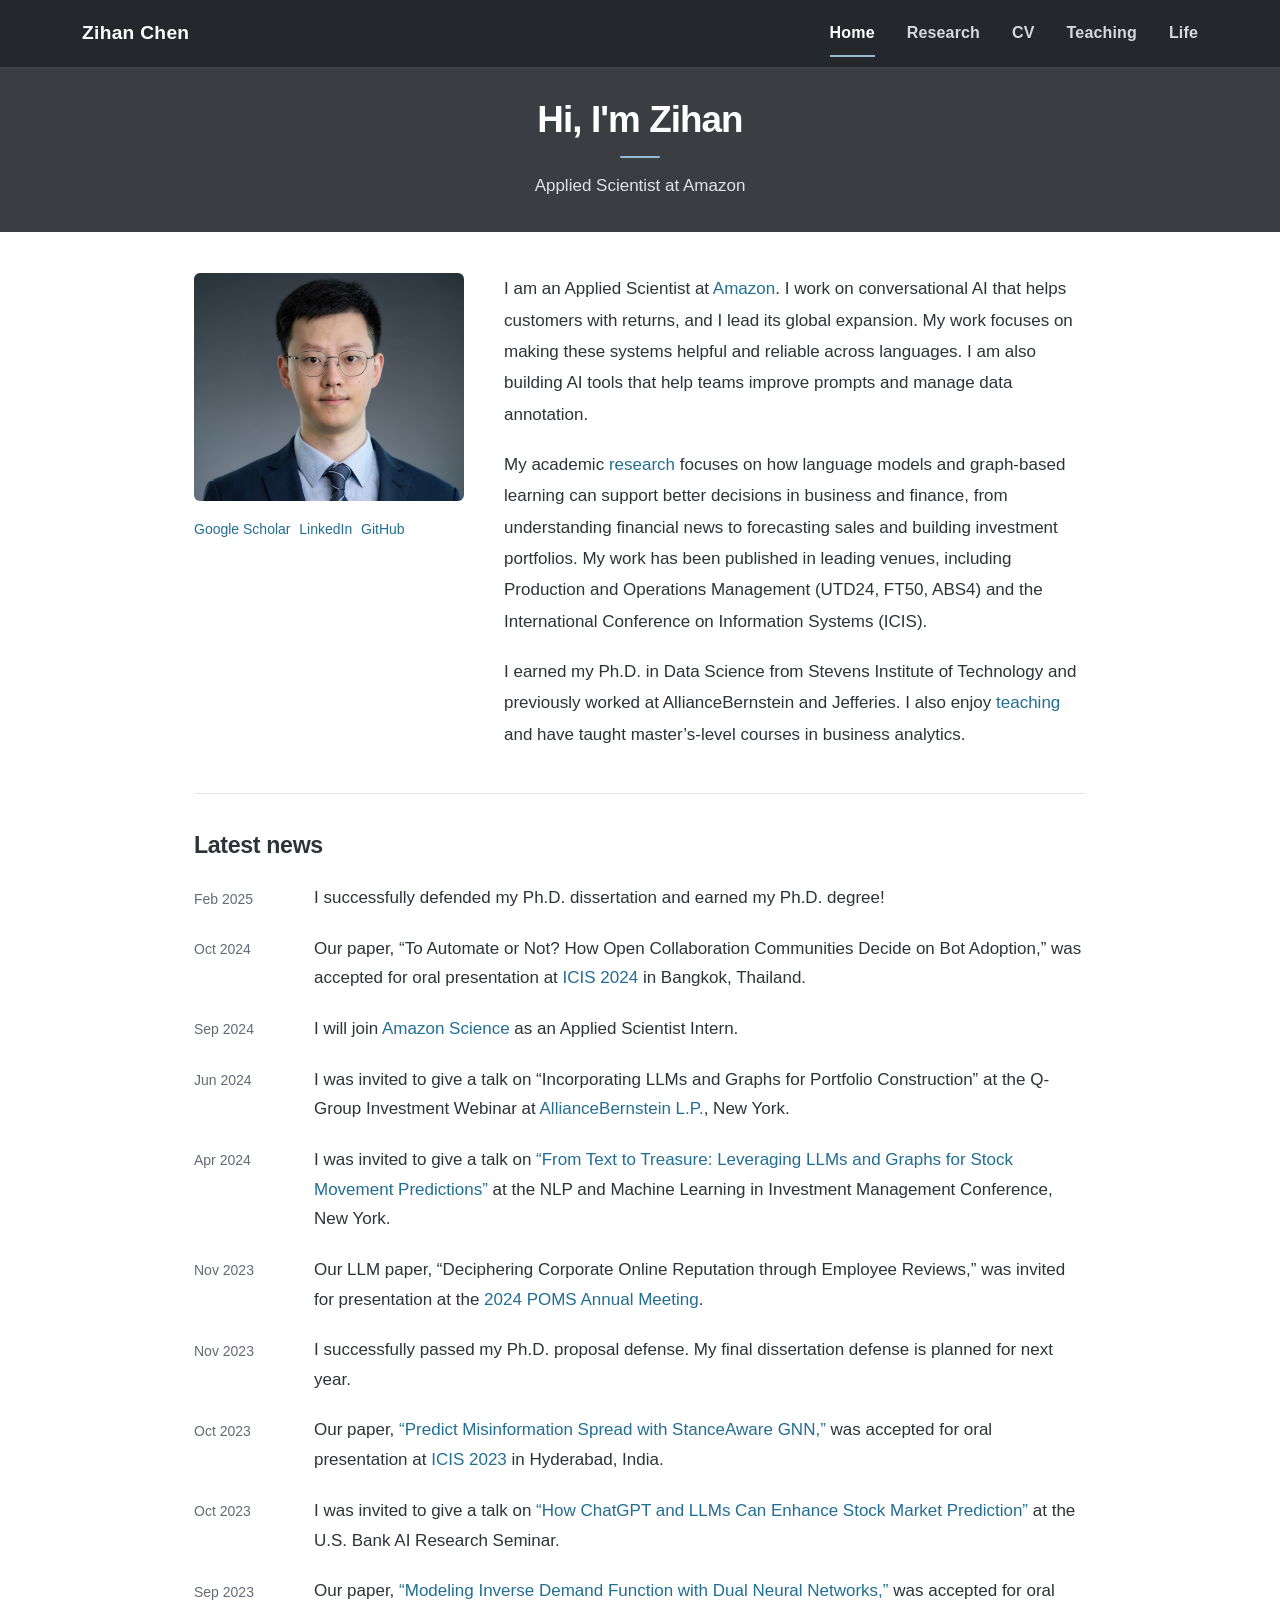
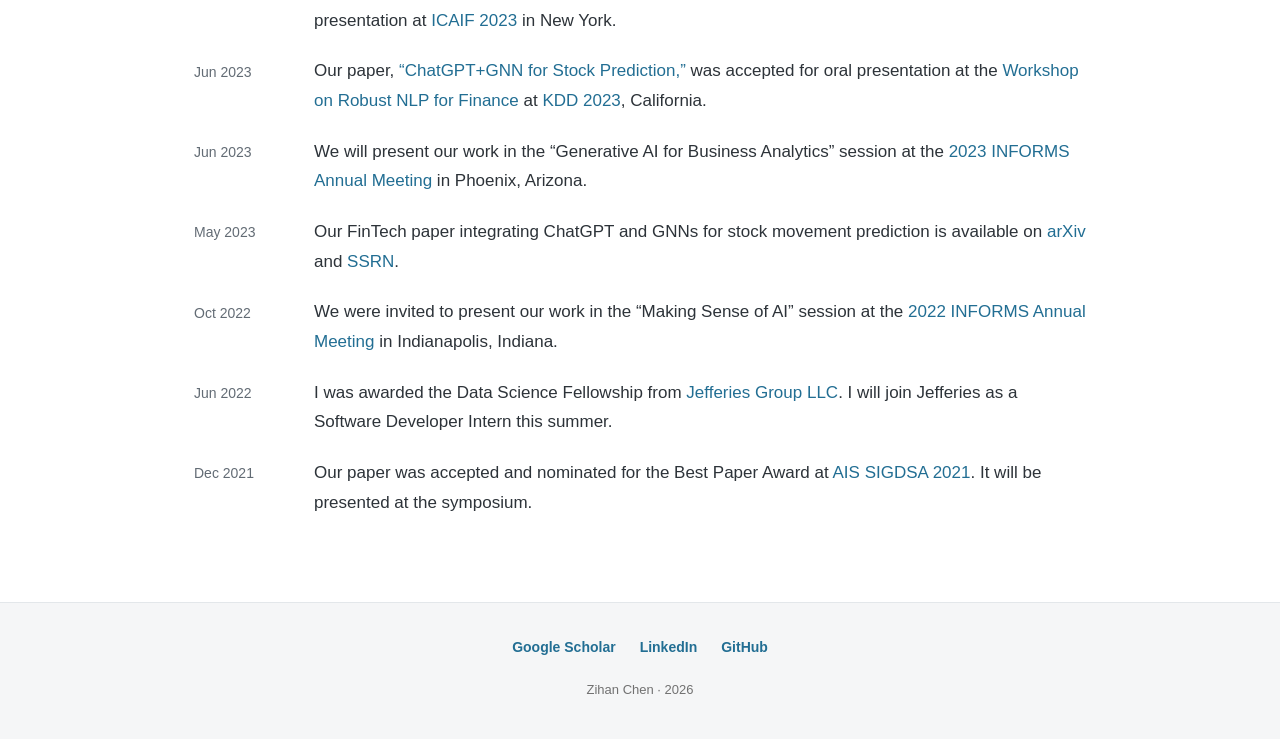
==== index.html @ 54c8b9c7 "Add personal website with approved content and latest CV" ====
<!doctype html>
<html lang="en"><head><meta charset="utf-8"><meta name="viewport" content="width=device-width, initial-scale=1">
<title>Hi, I&#x27;m Zihan | Zihan Chen</title><meta name="description" content="Applied Scientist at Amazon">
<link rel="stylesheet" href="assets/site.css"><script defer src="assets/site.js"></script></head>
<body><a class="skip" href="#main">Skip to content</a>
<nav class="nav" aria-label="Main navigation"><div class="nav-inner"><a class="brand" href="index.html">Zihan Chen</a>
<button class="menu-toggle" type="button" aria-expanded="false" aria-controls="navigation">Menu <span aria-hidden="true">☰</span></button>
<ul class="nav-links" id="navigation"><li><a href="index.html" aria-current="page">Home</a></li><li><a href="research.html">Research</a></li><li><a href="cv.html">CV</a></li><li><a href="teaching.html">Teaching</a></li><li><a href="life.html">Life</a></li></ul></div></nav>
<header class="page-header"><h1>Hi, I&#x27;m Zihan</h1><hr class="heading-rule"><p class="subtitle">Applied Scientist at Amazon</p></header>
<main id="main" class="container page-content" tabindex="-1"><section class="bio" aria-label="About Zihan"><div><img class="portrait" src="assets/portrait-v2.jpg" alt="Zihan Chen" width="2048" height="1725"><div class="profile-links"><a href="https://scholar.google.com/citations?user=8UTvpjwAAAAJ&amp;hl=en">Google Scholar</a><a href="https://www.linkedin.com/in/zihan-nick-chen/">LinkedIn</a><a href="https://github.com/ZihanChen1995">GitHub</a></div></div><div><p>I am an Applied Scientist at <a href="https://www.amazon.science/">Amazon</a>. I work on conversational AI that helps customers with returns, and I lead its global expansion. My work focuses on making these systems helpful and reliable across languages. I am also building AI tools that help teams improve prompts and manage data annotation.</p>
<p>My academic <a href="research.html">research</a> focuses on how language models and graph-based learning can support better decisions in business and finance, from understanding financial news to forecasting sales and building investment portfolios. My work has been published in leading venues, including Production and Operations Management (UTD24, FT50, ABS4) and the International Conference on Information Systems (ICIS).</p>
<p>I earned my Ph.D. in Data Science from Stevens Institute of Technology and previously worked at AllianceBernstein and Jefferies. I also enjoy <a href="teaching.html">teaching</a> and have taught master’s-level courses in business analytics.</p>
</div></section>
<hr class="section-rule"><section aria-labelledby="news-title"><h2 id="news-title">Latest news</h2><ul class="news"><li><time datetime="2025-02">Feb 2025</time><p>I successfully defended my Ph.D. dissertation and earned my Ph.D. degree!</p></li><li><time datetime="2024-10">Oct 2024</time><p>Our paper, “To Automate or Not? How Open Collaboration Communities Decide on Bot Adoption,” was accepted for oral presentation at <a href="https://icis2024.aisconferences.org/">ICIS 2024</a> in Bangkok, Thailand.</p></li><li><time datetime="2024-09">Sep 2024</time><p>I will join <a href="https://www.amazon.science/">Amazon Science</a> as an Applied Scientist Intern.</p></li><li><time datetime="2024-06">Jun 2024</time><p>I was invited to give a talk on “Incorporating LLMs and Graphs for Portfolio Construction” at the Q-Group Investment Webinar at <a href="https://www.alliancebernstein.com/corporate/en/home.html">AllianceBernstein L.P.</a>, New York.</p></li><li><time datetime="2024-04">Apr 2024</time><p>I was invited to give a talk on <a href="https://drive.google.com/file/d/1M6MWvCd4Vv_Q51h64jBCVJiDxF_VnkLY/view">“From Text to Treasure: Leveraging LLMs and Graphs for Stock Movement Predictions”</a> at the NLP and Machine Learning in Investment Management Conference, New York.</p></li><li><time datetime="2023-11">Nov 2023</time><p>Our LLM paper, “Deciphering Corporate Online Reputation through Employee Reviews,” was invited for presentation at the <a href="https://pomsmeetings.org/conf-2024/">2024 POMS Annual Meeting</a>.</p></li><li><time datetime="2023-11">Nov 2023</time><p>I successfully passed my Ph.D. proposal defense. My final dissertation defense is planned for next year.</p></li><li><time datetime="2023-10">Oct 2023</time><p>Our paper, <a href="https://arxiv.org/abs/2310.02568">“Predict Misinformation Spread with StanceAware GNN,”</a> was accepted for oral presentation at <a href="https://icis2023.aisconferences.org/">ICIS 2023</a> in Hyderabad, India.</p></li><li><time datetime="2023-10">Oct 2023</time><p>I was invited to give a talk on <a href="https://drive.google.com/file/d/1uIQv7CwUyk_yu17SIji4YoYeXMIPOHfO/view?usp=sharing">“How ChatGPT and LLMs Can Enhance Stock Market Prediction”</a> at the U.S. Bank AI Research Seminar.</p></li><li><time datetime="2023-09">Sep 2023</time><p>Our paper, <a href="https://arxiv.org/abs/2307.14322">“Modeling Inverse Demand Function with Dual Neural Networks,”</a> was accepted for oral presentation at <a href="https://ai-finance.org/">ICAIF 2023</a> in New York.</p></li><li><time datetime="2023-06">Jun 2023</time><p>Our paper, <a href="https://arxiv.org/abs/2306.03763">“ChatGPT+GNN for Stock Prediction,”</a> was accepted for oral presentation at the <a href="https://robustfin.github.io/2023/schedule">Workshop on Robust NLP for Finance</a> at <a href="https://kdd.org/kdd2023/">KDD 2023</a>, California.</p></li><li><time datetime="2023-06">Jun 2023</time><p>We will present our work in the “Generative AI for Business Analytics” session at the <a href="https://meetings.informs.org/wordpress/phoenix2023/">2023 INFORMS Annual Meeting</a> in Phoenix, Arizona.</p></li><li><time datetime="2023-05">May 2023</time><p>Our FinTech paper integrating ChatGPT and GNNs for stock movement prediction is available on <a href="https://arxiv.org/abs/2306.03763">arXiv</a> and <a href="https://papers.ssrn.com/sol3/papers.cfm?abstract_id=4464002">SSRN</a>.</p></li><li><time datetime="2022-10">Oct 2022</time><p>We were invited to present our work in the “Making Sense of AI” session at the <a href="https://meetings.informs.org/wordpress/indianapolis2022/">2022 INFORMS Annual Meeting</a> in Indianapolis, Indiana.</p></li><li><time datetime="2022-06">Jun 2022</time><p>I was awarded the Data Science Fellowship from <a href="https://www.jefferies.com/">Jefferies Group LLC</a>. I will join Jefferies as a Software Developer Intern this summer.</p></li><li><time datetime="2021-12">Dec 2021</time><p>Our paper was accepted and nominated for the Best Paper Award at <a href="https://communities.aisnet.org/sigdsa/home">AIS SIGDSA 2021</a>. It will be presented at the symposium.</p></li></ul></section></main>
<footer><ul class="footer-links"><li><a href="https://scholar.google.com/citations?user=8UTvpjwAAAAJ&amp;hl=en">Google Scholar</a></li><li><a href="https://www.linkedin.com/in/zihan-nick-chen/">LinkedIn</a></li><li><a href="https://github.com/ZihanChen1995">GitHub</a></li></ul><p>Zihan Chen · 2026</p></footer></body></html>
---- assets/site.css ----
:root{color-scheme:light;--ink:#404040;--muted:#626262;--link:#007e9c;--line:#e4e4e4;--surface:#f5f5f5;--sans:'Open Sans',Arial,sans-serif;--serif:Lora,Georgia,serif}
*{box-sizing:border-box}html{scroll-behavior:smooth;scroll-padding-top:5rem}body{margin:0;color:var(--ink);background:white;font:1.125rem/1.65 var(--serif);overflow-wrap:break-word}a{color:var(--link);text-decoration:none}a:hover{text-decoration:underline;color:#005e75}a:focus-visible,button:focus-visible,summary:focus-visible{outline:3px solid #007e9c;outline-offset:4px}img{max-width:100%;height:auto}h1,h2,h3,.nav,.subtitle,.meta,footer,.button{font-family:var(--sans)}h1,h2,h3{line-height:1.25}h2{font-size:1.6rem;margin:2.3rem 0 1.1rem}h3{font-size:1.125rem;margin:0 0 .6rem}p{margin:0 0 1.2rem}.skip{position:absolute;top:-5rem;left:1rem;padding:.5rem 1rem;background:white;z-index:10}.skip:focus{top:.5rem}.nav{background:var(--surface);border-bottom:1px solid var(--line);font-size:.875rem}.nav-inner{min-height:62px;max-width:1400px;margin:auto;display:flex;align-items:center;justify-content:space-between;padding:0 2rem;gap:1.5rem}.brand{font-size:1.125rem;font-weight:800;color:var(--ink);white-space:nowrap}.nav-links{display:flex;gap:1.9rem;align-items:center;margin:0;padding:0;list-style:none}.nav-links a{display:block;padding:1.2rem 0;color:var(--ink);font-size:.8rem;font-weight:800;text-transform:uppercase;letter-spacing:.06em}.nav-links a[aria-current=page]{color:var(--link)}.menu-toggle{display:none;align-items:center;gap:.5rem;background:transparent;border:1px solid #bdbdbd;border-radius:4px;padding:.5rem .7rem;font:700 .875rem var(--sans);color:var(--ink);cursor:pointer}.page-header{text-align:center;padding:4.25rem 1.5rem 2.65rem}.page-header h1{font-size:2.25rem;font-weight:800;margin:0}.heading-rule{border:0;background:#808080;border-radius:2px;width:100px;height:4px;margin:1rem auto}.subtitle{font-size:1.4rem;font-weight:300;margin:0;color:#555}.container{max-width:820px;padding:0 24px;margin:0 auto}.bio{display:grid;grid-template-columns:230px 1fr;gap:1.5rem;align-items:start}.portrait{width:230px;border-radius:8px;display:block}.bio p:last-child{margin-bottom:0}.profile-links{display:flex;flex-wrap:wrap;gap:.45rem 1rem;font:600 .875rem/1.7 var(--sans);padding-top:1.1rem}.section-rule{border:0;border-top:2px solid #888;margin:2rem 0}.news{list-style:none;margin:0;padding:0}.news li{display:grid;grid-template-columns:100px 1fr;gap:1rem;margin-bottom:1.2rem}.news time{padding-top:.15rem;font:600 .875rem/1.6 var(--sans);color:var(--muted)}.news p{margin:0}.archive{margin-top:1rem}.archive summary{font:600 .9375rem var(--sans);color:var(--link);cursor:pointer;padding:.75rem 0}.archive[open] summary{margin-bottom:1rem}.publication,.course,.experience{padding:0 0 1.7rem;margin:0 0 1.7rem;border-bottom:1px solid var(--line)}.publication h3{font-size:1.18rem;line-height:1.45}.publication p{margin:.25rem 0}.meta{color:var(--muted);font-size:.9rem;line-height:1.6}.paper-links{display:flex;gap:1rem;font:600 .875rem var(--sans);margin-top:.65rem}.intro{margin-bottom:2rem}.course ul{padding-left:1.5rem}.table-wrap{overflow-x:auto}table{width:100%;border-collapse:collapse;margin:1.25rem 0;font-size:1rem}th{text-align:left;font-family:var(--sans);font-size:.875rem}th,td{padding:.8rem .6rem;border-bottom:1px solid var(--line);vertical-align:top}td a{display:inline-block;margin-right:.8rem}.books{list-style:none;padding:0;margin:0}.books li{padding:1rem 0;border-bottom:1px solid var(--line)}.book-title{font-weight:700;display:block}.book-author{font-size:1rem;color:var(--muted)}blockquote{margin:0 0 2rem;padding-left:1.2rem;border-left:3px solid #888;font-style:italic}blockquote cite{display:block;font-style:normal;font-size:1rem;margin-top:.6rem}.button{display:inline-block;border:1px solid var(--link);border-radius:4px;padding:.6rem 1rem;font-size:.9375rem;font-weight:600}.page-content{padding-bottom:1rem;min-height:260px}footer{margin-top:3.5rem;padding:2.5rem 1.5rem;background:var(--surface);border-top:1px solid var(--line);text-align:center;font-size:.9rem;color:var(--muted)}.footer-links{display:flex;justify-content:center;flex-wrap:wrap;gap:.7rem 1.5rem;margin:0 0 1.1rem;padding:0;list-style:none}.footer-links a{font-weight:700;color:var(--ink)}footer p{margin:.35rem 0}footer .credit{font: .875rem var(--serif)}.cv-note{margin:1.5rem 0}.small-note{font-size:.9375rem;color:var(--muted)}
@media(max-width:700px){.nav-inner{flex-wrap:wrap;padding:.7rem 1.2rem;gap:0;min-height:62px}.menu-toggle{display:flex}.nav-links{width:100%;flex-direction:column;align-items:stretch;gap:0;padding-top:.5rem}.nav-links li a{padding:.7rem 0}.js .nav-links{display:none}.js .nav-links.is-open{display:flex}.page-header{padding:2.5rem 1.25rem 2rem}.page-header h1{font-size:2rem}.subtitle{font-size:1.15rem}.container{padding:0 22px}.bio{grid-template-columns:1fr;gap:1.5rem}.portrait{width:220px;margin:0 auto}.profile-links{justify-content:center}.news li{grid-template-columns:1fr;gap:.25rem;margin-bottom:1.4rem}body{font-size:1.0625rem}.news time{font-size:.875rem}h2{font-size:1.45rem}footer{margin-top:2.5rem;padding:2rem 1.25rem}th,td{padding:.7rem .35rem}.page-content{min-height:220px}}
.portrait-placeholder{width:230px;height:300px;border-radius:8px;border:1px solid #e0e3e5;background:#f0f2f3;display:flex;flex-direction:column;align-items:center;justify-content:center;gap:1rem;color:#65717b;font: .875rem var(--sans);margin:0 auto}.portrait-initials{font:300 3.5rem var(--sans);letter-spacing:.03em;color:#6b7780}
@media(prefers-reduced-motion:reduce){html{scroll-behavior:auto}}
@media print{.nav,.skip,footer,.menu-toggle{display:none}.page-header{padding:1rem}.container{max-width:none}.archive .news{display:block}a{color:inherit}.publication,.course,.experience{break-inside:avoid}}

/* Charcoal and blue palette from Zihan's original website. */
:root{--ink:#303030;--muted:#62666a;--link:#226e93;--surface:#f3f3f3;--sans:-apple-system,BlinkMacSystemFont,"Segoe UI",Arial,sans-serif;--serif:Georgia,serif}
body{font:1.0625rem/1.8 var(--sans);color:var(--ink)}
a:hover{color:#164c67}
.nav{background:#212121;border-bottom:1px solid #414141}
.nav-inner{max-width:1180px;min-height:70px}
.brand{color:#fff;font-size:1.2rem;font-weight:650;letter-spacing:.015em}
.brand:hover{color:#fff;text-decoration:none}
.nav-links{gap:2rem}
.nav-links a{color:#cfcfcf;font-size:.875rem;font-weight:550;letter-spacing:.01em;text-transform:none;padding:1.35rem 0;position:relative}
.nav-links a:hover,.nav-links a[aria-current=page]{color:#fff;text-decoration:none}
.nav-links a[aria-current=page]::after{content:"";position:absolute;bottom:.8rem;left:0;right:0;height:2px;background:#8bb6cb}
.page-header{background:#303030;color:#fff;padding:2.8rem 1.5rem 2.7rem;margin-bottom:3rem}
.page-header h1{font-size:2.5rem;font-weight:650;letter-spacing:-.025em}
.heading-rule{width:48px;height:2px;background:#8bb6cb;margin:1rem auto}
.subtitle{color:#ddd;font-size:1.1rem;font-weight:400;letter-spacing:.015em}
.container{max-width:940px}
.bio{grid-template-columns:230px 1fr;gap:2.6rem}
.bio p{margin-bottom:1.15rem}
.profile-links{font-size:.875rem;font-weight:500;gap:.35rem .55rem}
.portrait-placeholder{border-color:#d9dde0;background:#eceeef;color:#65717b}
.portrait-initials{color:#69767d}
.section-rule{border-top:1px solid #d4d7d9;margin:2.8rem 0 2rem}
h2{font-size:1.45rem;font-weight:650;letter-spacing:-.015em;margin:2.25rem 0 1.25rem}
.page-content>h2:first-child{margin-top:0}
h3{font-weight:600}
.news li{grid-template-columns:96px 1fr;gap:1.5rem;margin-bottom:1.3rem}
.news time{color:#6a6a6a;font-weight:500;padding-top:.28rem;white-space:nowrap}
.news p{line-height:1.75}
.research-list{padding-left:1.4rem;margin:0 0 2rem}
.research-list .publication{padding:0 0 1.1rem .35rem;margin:0 0 1.1rem;border-bottom:1px solid #e8e8e8}
.research-list .publication:last-child{border-bottom:0}
.research-list li::marker{color:#226e93;font-size:1rem}
.research-list h3{font-size:1.0625rem;line-height:1.6;margin:0 0 .3rem}
.research-list .publication p{font-size:.9375rem;line-height:1.65}
.paper-links{font-size:.875rem;font-weight:550}
footer{background:#f2f2f2;border-top:1px solid #ddd;padding:2rem 1.5rem;margin-top:3.5rem}
.footer-links{gap:1.5rem;font-size:.875rem}
.footer-links a{font-weight:550;color:#4a4a4a}
footer p{font-size:.8125rem;color:#717171}
.menu-toggle{border-color:#777;color:#eee}
.cv-container{max-width:1140px}
.cv-layout{display:grid;grid-template-columns:180px minmax(0,1fr);gap:2.5rem;align-items:start}
.cv-sidebar{position:sticky;top:1.5rem;padding:1.25rem 0}
.cv-sidebar-name{font-weight:650;font-size:1rem;margin:0 0 1rem}
.cv-sidebar nav{display:flex;flex-direction:column;gap:.4rem;border-left:1px solid #d2d5d8}
.cv-sidebar a{font-size:.875rem;padding:.45rem 1rem;color:#606468;line-height:1.5}
.cv-sidebar a[aria-current=page]{color:#226e93;background:#f3f5f6;font-weight:650}
.cv-sidebar a:hover{color:#226e93;background:#f3f5f6;text-decoration:none}
.cv-document-placeholder{background:#e5e7e9;border:1px solid #d2d5d8;border-radius:4px;padding:2rem;min-height:460px;display:flex;justify-content:center}
.cv-paper{background:white;box-shadow:0 2px 7px #00000012;max-width:500px;width:100%;padding:3.5rem 2.5rem;text-align:left}
.cv-paper-label{font-size:.75rem;letter-spacing:.14em;color:#62666a}
.cv-paper h2{font-size:1.75rem;margin:1rem 0 1.3rem}
.cv-paper-rule{height:1px;background:#d5d8da;margin:0 0 2.25rem}
.cv-paper p{color:#62666a;font-size:1rem}
.cv-paper .small-note{font-size:.875rem;color:#74777a}
.cv-actions{display:flex;gap:.75rem;margin-bottom:1rem}
.cv-pdf{width:100%;height:850px;border:1px solid #d2d5d8}
.cv-content h2[id]{scroll-margin-top:1.5rem}
.experience{padding-bottom:1rem;margin-bottom:1rem}
.experience p{margin:.3rem 0}
@media(max-width:700px){
 .nav-inner{padding:.7rem 1.2rem;min-height:64px}.nav-links{gap:0}.nav-links a{padding:.7rem 0}.nav-links a[aria-current=page]::after{display:none}
 .page-header{padding:2.2rem 1.25rem 2.1rem;margin-bottom:2rem}.page-header h1{font-size:2.1rem}.subtitle{font-size:1rem}
 .bio{grid-template-columns:1fr;gap:1.6rem}.news li{grid-template-columns:1fr;gap:.15rem}.news time{font-size:.875rem}.news p{line-height:1.75}
 .cv-layout{grid-template-columns:1fr;gap:1.3rem}.cv-sidebar{position:static;padding:0}.cv-sidebar-name{display:none}.cv-sidebar nav{flex-direction:row;flex-wrap:wrap;border-left:0;border-bottom:1px solid #ddd;padding-bottom:.7rem;gap:.25rem .8rem}.cv-sidebar a{padding:.35rem 0}
 .cv-document-placeholder{min-height:360px;padding:1.15rem}.cv-paper{padding:2.2rem 1.3rem}.cv-paper h2{font-size:1.6rem}.cv-pdf{height:70vh;min-height:450px}.research-list{padding-left:1.15rem}
}
@media print{.page-header{background:white;color:#212121}.subtitle{color:#444}.cv-sidebar{display:none}.cv-layout{display:block}.cv-document-placeholder{display:none}}

/* September 2026 refinement: softer banners and clearer reading hierarchy. */
:root{--ink:#2d3339;--muted:#626b74;--link:#226e93;--line:#e3e7ea;--surface:#f5f6f7}
body{background:#fff}
a:focus-visible,button:focus-visible,summary:focus-visible{outline-color:var(--link)}
.nav{background:#24272b;border-bottom-color:#42464b}
.nav-inner{min-height:66px}
.nav-links a{color:#d6d9dc;padding:1.2rem 0}
.nav-links a[aria-current=page]::after{bottom:.65rem;background:#94bbcf}
.page-header{background:#3a3e43;padding:1.8rem 1.5rem 1.9rem;margin-bottom:2.6rem}
.page-header h1{font-size:2.3rem;font-weight:600;letter-spacing:-.025em}
.heading-rule{background:#94bbcf;width:40px;margin:.8rem auto}
.subtitle{color:#e0e3e6;font-size:1.0625rem;letter-spacing:0}
h2{color:#2d3339;line-height:1.35;margin-bottom:1.35rem}
.bio{gap:2.8rem}
.bio p{line-height:1.85}
.section-rule{border-top-color:var(--line);margin:2.7rem 0 2rem}
.research-list{margin-bottom:2.6rem}
.research-list .publication{padding:0 0 1.4rem .35rem;margin-bottom:1.4rem;border-bottom-color:var(--line)}
.research-list h3{font-size:1.125rem;font-weight:650;line-height:1.55;margin-bottom:.5rem;color:#2d3339}
.research-list .publication p{font-size:1rem;line-height:1.7;color:#535c65;margin:.3rem 0}
.research-list .publication p strong{color:#37424b;font-weight:600}
.research-list .publication p.meta{font-size:.9375rem;color:var(--muted);line-height:1.8;margin-top:.45rem}
.research-list li::marker{color:var(--link)}
.news time{color:var(--muted)}
.portrait-placeholder{background:#f1f3f5;border-color:#dce1e5;color:#626d77}
.portrait-initials{color:#6b7883}
.button{border-radius:5px;padding:.6rem 1.05rem}
.cv-actions .button:first-child{background:var(--link);color:#fff}
.cv-actions .button:first-child:hover{background:#195976;border-color:#195976;text-decoration:none}
.cv-actions .button:last-child:hover{background:#eef4f7;text-decoration:none}
.cv-sidebar a[aria-current=page]{background:#edf3f6;color:var(--link)}
footer{background:var(--surface);border-top-color:var(--line);margin-top:3rem}
.footer-links a{color:var(--link)}
@media(max-width:700px){
 .nav-inner{min-height:62px}.nav-links a{padding:.7rem 0}
 .page-header{padding:1.6rem 1.25rem 1.7rem;margin-bottom:2rem}
 .page-header h1{font-size:2rem}.subtitle{font-size:1rem}
 .bio{gap:1.6rem}
 .research-list h3{font-size:1.0625rem;line-height:1.6}
 .research-list .publication{padding-bottom:1.2rem;margin-bottom:1.2rem}
}
@media print{.page-header{background:#fff;color:#212121}.subtitle{color:#444}.cv-actions{display:none}}

/* Personal photographs, with gentle display crops and original files preserved. */
.portrait{width:230px;height:auto;border-radius:6px}
.life-section{padding-bottom:2.8rem;margin-bottom:2.8rem;border-bottom:1px solid var(--line)}
.life-section:last-child{padding-bottom:0;margin-bottom:0;border-bottom:0}
.life-section h2{margin-top:0}
.life-section figure{margin:0;min-width:0}
.hobby-layout{display:grid;grid-template-columns:minmax(0,.8fr) minmax(0,1.2fr);align-items:center;gap:2.5rem}
.hobby-copy p{margin-bottom:0}
.running-photo{display:block;width:100%;height:auto;border-radius:6px}
.cat-gallery{display:grid;grid-template-columns:repeat(2,minmax(0,1fr));gap:1.5rem;margin-top:1.6rem}
.cat-gallery img{display:block;width:100%;height:auto;aspect-ratio:3/4;object-fit:cover;border-radius:6px}
.cat-gallery figcaption{font-size:.875rem;line-height:1.6;color:var(--muted);margin-top:.65rem}
.life-reading>h3{margin-top:1.8rem}
@media(max-width:700px){.portrait{width:220px}.hobby-layout{grid-template-columns:1fr;gap:1.4rem}.life-section{padding-bottom:2rem;margin-bottom:2rem}.cat-gallery{gap:1rem}}
@media(max-width:460px){.cat-gallery{grid-template-columns:1fr;gap:1.5rem}}

/* Balance the v2 portrait with the biography without cropping the image. */
.bio{grid-template-columns:270px minmax(0,1fr);gap:2.5rem}
.portrait{width:270px;height:auto}
@media(max-width:700px){.bio{grid-template-columns:1fr;gap:1.6rem}.portrait{width:260px;max-width:100%;margin:0 auto}}

/* Slightly larger navigation and an inline bibliography link. */
.nav-links a{font-size:1rem}
.scholar-heading{font-size:1rem;font-weight:500;white-space:nowrap}
@media(min-width:701px) and (max-width:850px){.nav-links{gap:1.4rem}.nav-inner{padding-inline:1.5rem}}
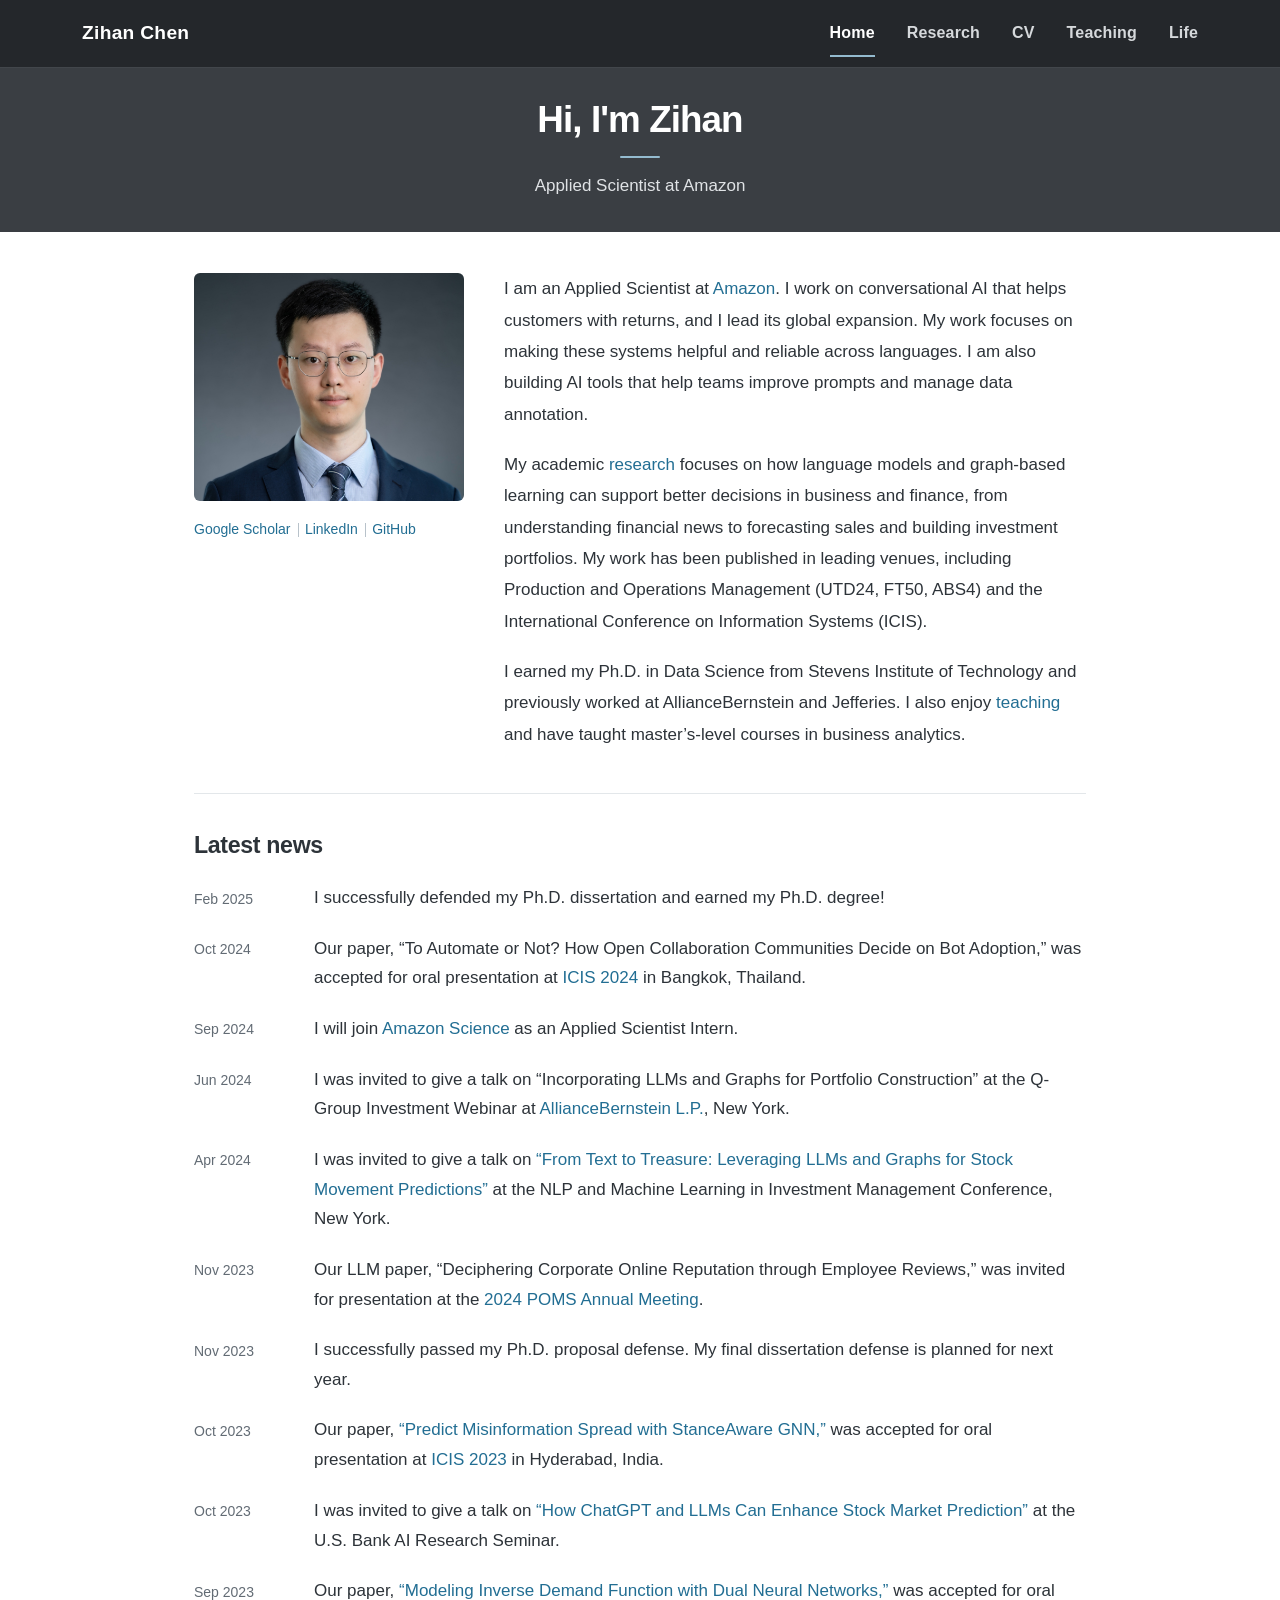
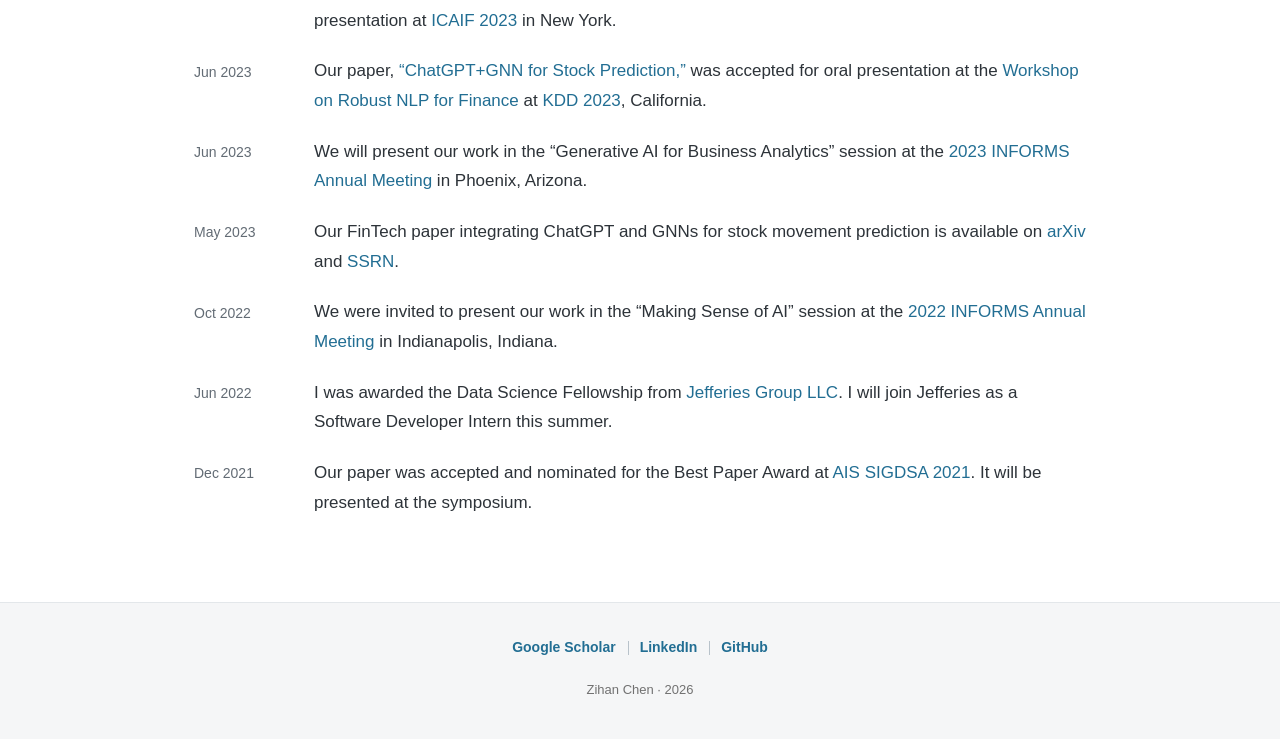
==== commit 8d5e5a72: "Refresh homepage stylesheet cache for social dividers" ====
--- a/index.html
+++ b/index.html
@@ -1,7 +1,7 @@
 <!doctype html>
 <html lang="en"><head><meta charset="utf-8"><meta name="viewport" content="width=device-width, initial-scale=1">
 <title>Hi, I&#x27;m Zihan | Zihan Chen</title><meta name="description" content="Applied Scientist at Amazon">
-<link rel="stylesheet" href="assets/site.css"><script defer src="assets/site.js"></script></head>
+<link rel="stylesheet" href="assets/site.css?v=social-dividers-2"><script defer src="assets/site.js"></script></head>
 <body><a class="skip" href="#main">Skip to content</a>
 <nav class="nav" aria-label="Main navigation"><div class="nav-inner"><a class="brand" href="index.html">Zihan Chen</a>
 <button class="menu-toggle" type="button" aria-expanded="false" aria-controls="navigation">Menu <span aria-hidden="true">☰</span></button>
--- a/assets/site.css
+++ b/assets/site.css
@@ -143,3 +143,12 @@
 .nav-links a{font-size:1rem}
 .scholar-heading{font-size:1rem;font-weight:500;white-space:nowrap}
 @media(min-width:701px) and (max-width:850px){.nav-links{gap:1.4rem}.nav-inner{padding-inline:1.5rem}}
+
+/* Subtle dividers between social profile links. */
+.profile-links > a + a,
+.footer-links > li + li{position:relative}
+.profile-links > a + a::before,
+.footer-links > li + li::before{content:"";position:absolute;top:50%;height:1em;border-left:1px solid #b8c2ca;transform:translateY(-50%);pointer-events:none}
+.profile-links{column-gap:.9rem}
+.profile-links > a + a::before{left:-.45rem}
+.footer-links > li + li::before{left:-.75rem}
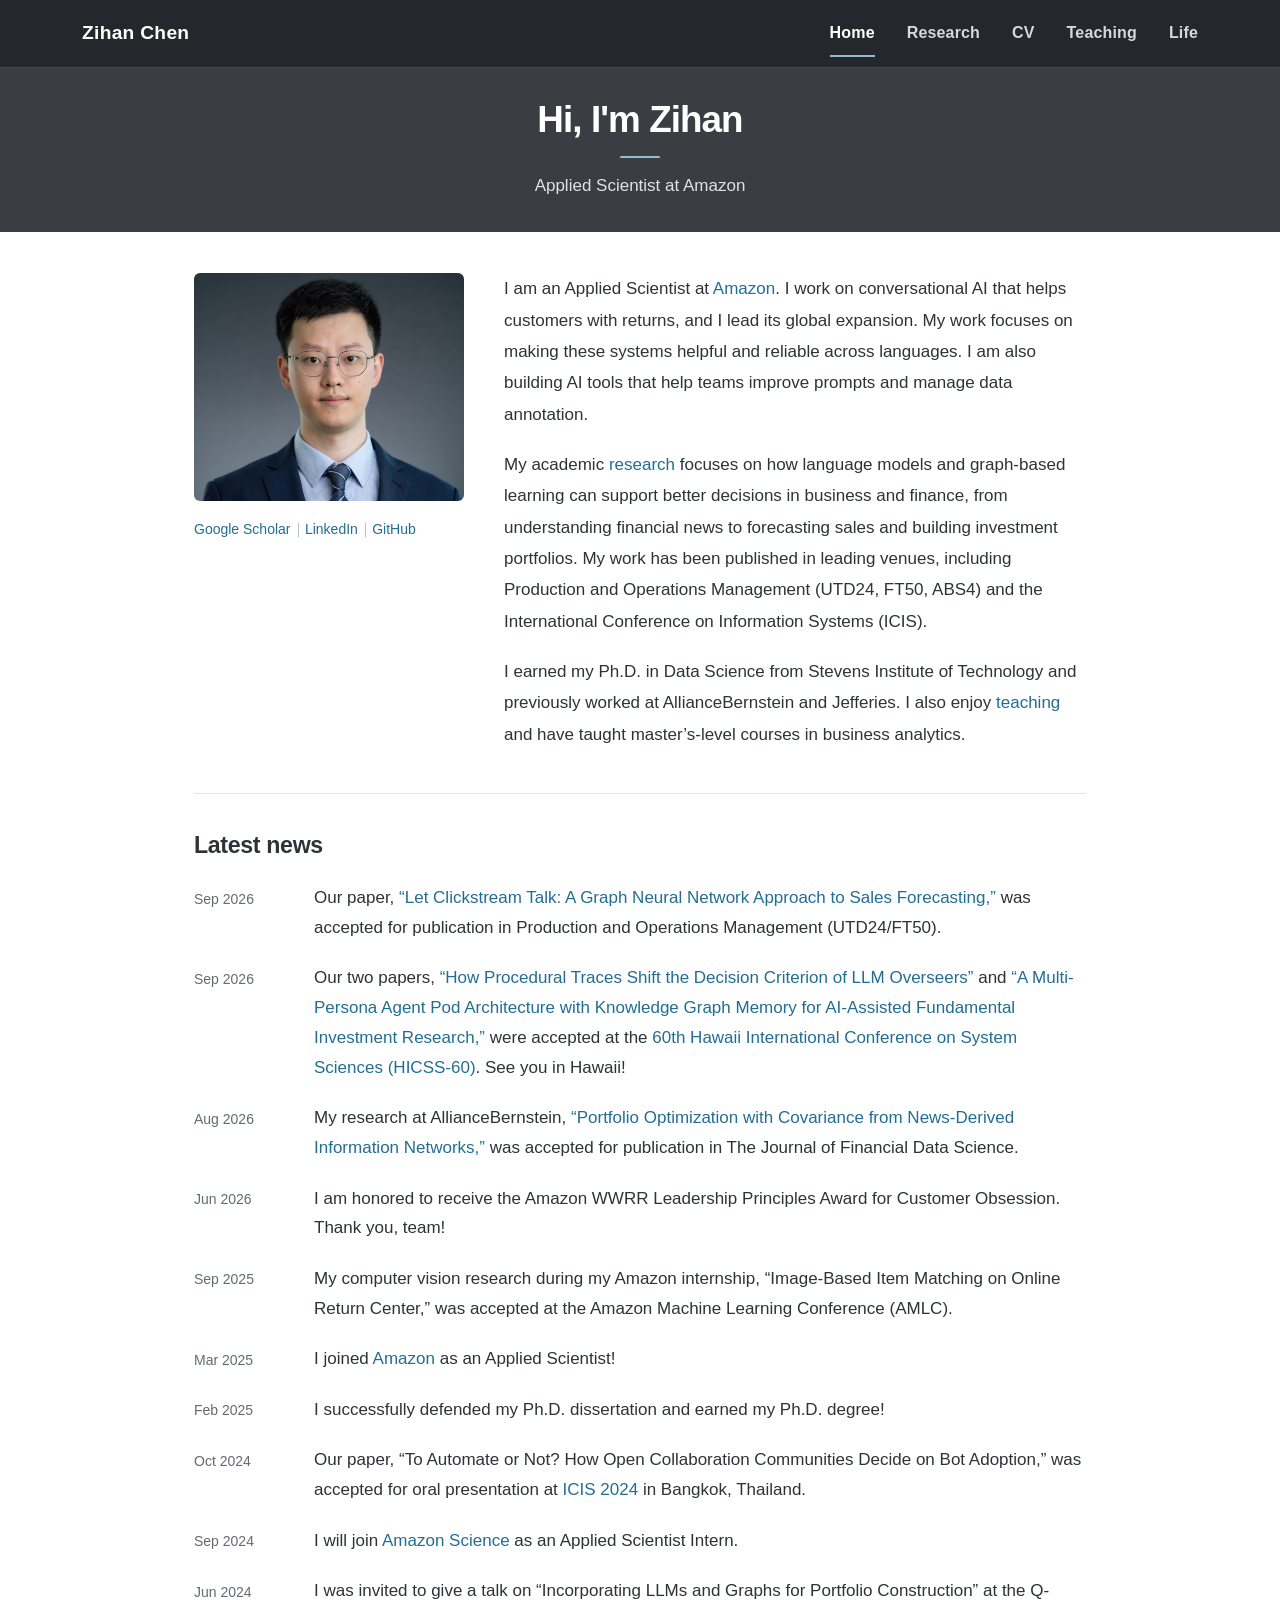
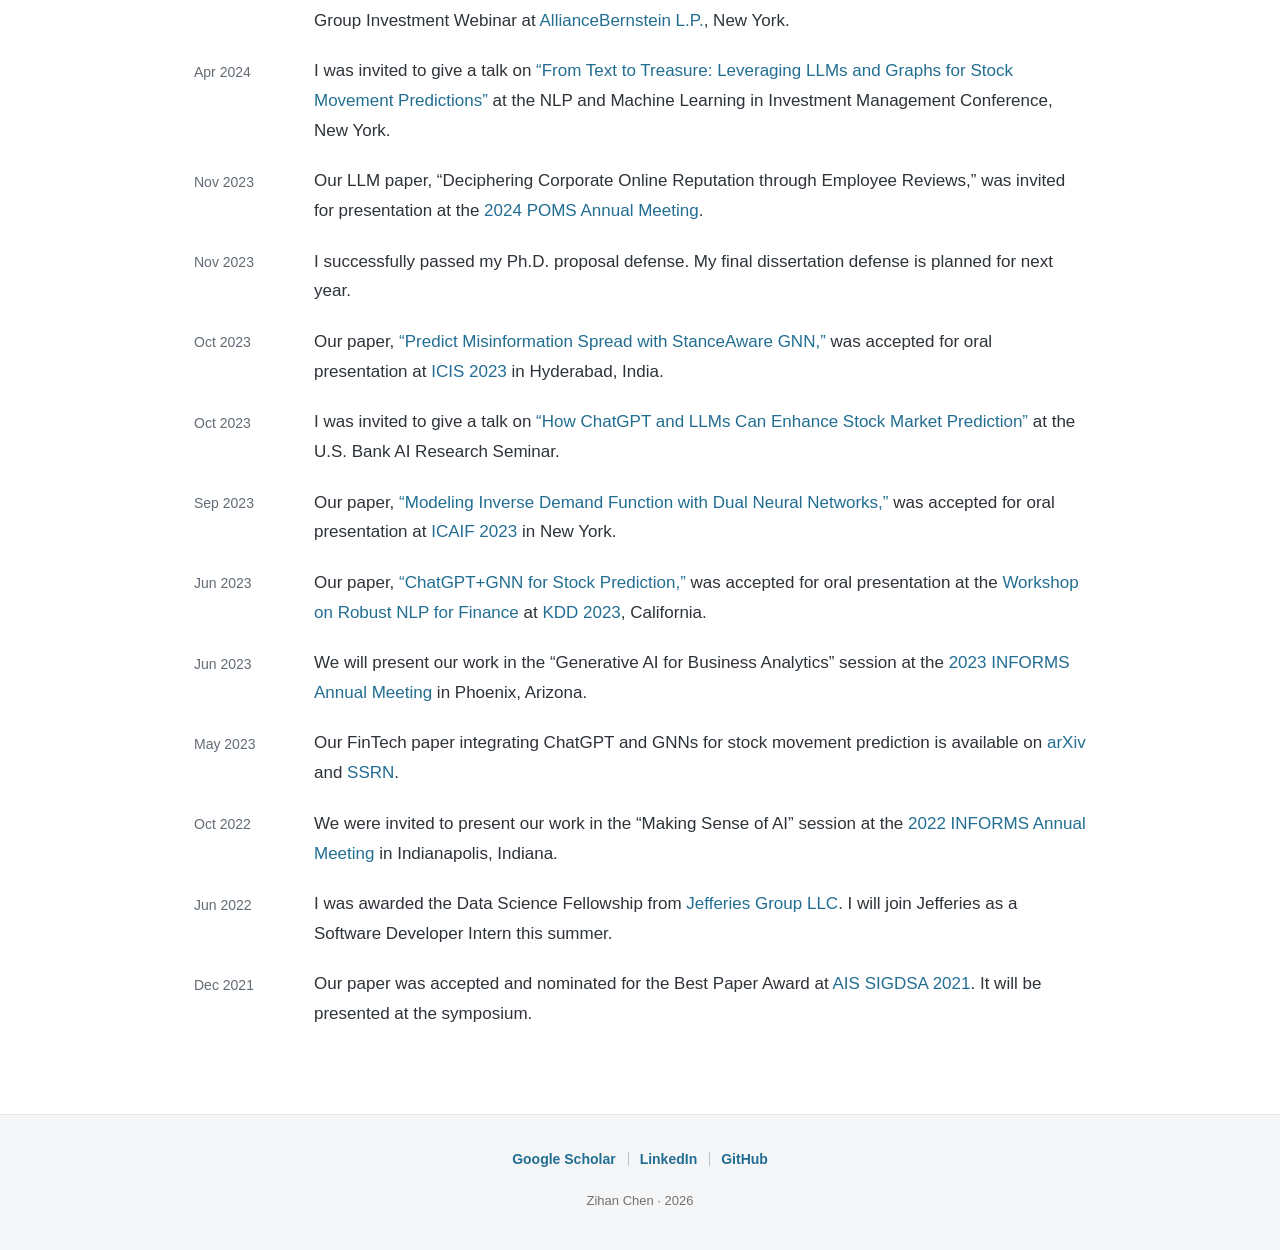
==== commit 62507bbb: "Add six approved career and publication news updates" ====
--- a/index.html
+++ b/index.html
@@ -11,5 +11,5 @@
 <p>My academic <a href="research.html">research</a> focuses on how language models and graph-based learning can support better decisions in business and finance, from understanding financial news to forecasting sales and building investment portfolios. My work has been published in leading venues, including Production and Operations Management (UTD24, FT50, ABS4) and the International Conference on Information Systems (ICIS).</p>
 <p>I earned my Ph.D. in Data Science from Stevens Institute of Technology and previously worked at AllianceBernstein and Jefferies. I also enjoy <a href="teaching.html">teaching</a> and have taught master’s-level courses in business analytics.</p>
 </div></section>
-<hr class="section-rule"><section aria-labelledby="news-title"><h2 id="news-title">Latest news</h2><ul class="news"><li><time datetime="2025-02">Feb 2025</time><p>I successfully defended my Ph.D. dissertation and earned my Ph.D. degree!</p></li><li><time datetime="2024-10">Oct 2024</time><p>Our paper, “To Automate or Not? How Open Collaboration Communities Decide on Bot Adoption,” was accepted for oral presentation at <a href="https://icis2024.aisconferences.org/">ICIS 2024</a> in Bangkok, Thailand.</p></li><li><time datetime="2024-09">Sep 2024</time><p>I will join <a href="https://www.amazon.science/">Amazon Science</a> as an Applied Scientist Intern.</p></li><li><time datetime="2024-06">Jun 2024</time><p>I was invited to give a talk on “Incorporating LLMs and Graphs for Portfolio Construction” at the Q-Group Investment Webinar at <a href="https://www.alliancebernstein.com/corporate/en/home.html">AllianceBernstein L.P.</a>, New York.</p></li><li><time datetime="2024-04">Apr 2024</time><p>I was invited to give a talk on <a href="https://drive.google.com/file/d/1M6MWvCd4Vv_Q51h64jBCVJiDxF_VnkLY/view">“From Text to Treasure: Leveraging LLMs and Graphs for Stock Movement Predictions”</a> at the NLP and Machine Learning in Investment Management Conference, New York.</p></li><li><time datetime="2023-11">Nov 2023</time><p>Our LLM paper, “Deciphering Corporate Online Reputation through Employee Reviews,” was invited for presentation at the <a href="https://pomsmeetings.org/conf-2024/">2024 POMS Annual Meeting</a>.</p></li><li><time datetime="2023-11">Nov 2023</time><p>I successfully passed my Ph.D. proposal defense. My final dissertation defense is planned for next year.</p></li><li><time datetime="2023-10">Oct 2023</time><p>Our paper, <a href="https://arxiv.org/abs/2310.02568">“Predict Misinformation Spread with StanceAware GNN,”</a> was accepted for oral presentation at <a href="https://icis2023.aisconferences.org/">ICIS 2023</a> in Hyderabad, India.</p></li><li><time datetime="2023-10">Oct 2023</time><p>I was invited to give a talk on <a href="https://drive.google.com/file/d/1uIQv7CwUyk_yu17SIji4YoYeXMIPOHfO/view?usp=sharing">“How ChatGPT and LLMs Can Enhance Stock Market Prediction”</a> at the U.S. Bank AI Research Seminar.</p></li><li><time datetime="2023-09">Sep 2023</time><p>Our paper, <a href="https://arxiv.org/abs/2307.14322">“Modeling Inverse Demand Function with Dual Neural Networks,”</a> was accepted for oral presentation at <a href="https://ai-finance.org/">ICAIF 2023</a> in New York.</p></li><li><time datetime="2023-06">Jun 2023</time><p>Our paper, <a href="https://arxiv.org/abs/2306.03763">“ChatGPT+GNN for Stock Prediction,”</a> was accepted for oral presentation at the <a href="https://robustfin.github.io/2023/schedule">Workshop on Robust NLP for Finance</a> at <a href="https://kdd.org/kdd2023/">KDD 2023</a>, California.</p></li><li><time datetime="2023-06">Jun 2023</time><p>We will present our work in the “Generative AI for Business Analytics” session at the <a href="https://meetings.informs.org/wordpress/phoenix2023/">2023 INFORMS Annual Meeting</a> in Phoenix, Arizona.</p></li><li><time datetime="2023-05">May 2023</time><p>Our FinTech paper integrating ChatGPT and GNNs for stock movement prediction is available on <a href="https://arxiv.org/abs/2306.03763">arXiv</a> and <a href="https://papers.ssrn.com/sol3/papers.cfm?abstract_id=4464002">SSRN</a>.</p></li><li><time datetime="2022-10">Oct 2022</time><p>We were invited to present our work in the “Making Sense of AI” session at the <a href="https://meetings.informs.org/wordpress/indianapolis2022/">2022 INFORMS Annual Meeting</a> in Indianapolis, Indiana.</p></li><li><time datetime="2022-06">Jun 2022</time><p>I was awarded the Data Science Fellowship from <a href="https://www.jefferies.com/">Jefferies Group LLC</a>. I will join Jefferies as a Software Developer Intern this summer.</p></li><li><time datetime="2021-12">Dec 2021</time><p>Our paper was accepted and nominated for the Best Paper Award at <a href="https://communities.aisnet.org/sigdsa/home">AIS SIGDSA 2021</a>. It will be presented at the symposium.</p></li></ul></section></main>
+<hr class="section-rule"><section aria-labelledby="news-title"><h2 id="news-title">Latest news</h2><ul class="news"><li><time datetime="2026-09">Sep 2026</time><p>Our paper, <a href="https://journals.sagepub.com/doi/10.1177/10591478261490953">“Let Clickstream Talk: A Graph Neural Network Approach to Sales Forecasting,”</a> was accepted for publication in Production and Operations Management (UTD24/FT50).</p></li><li><time datetime="2026-09">Sep 2026</time><p>Our two papers, <a href="https://arxiv.org/abs/2609.18204">“How Procedural Traces Shift the Decision Criterion of LLM Overseers”</a> and <a href="https://arxiv.org/abs/2605.27864">“A Multi-Persona Agent Pod Architecture with Knowledge Graph Memory for AI-Assisted Fundamental Investment Research,”</a> were accepted at the <a href="https://hicss.hawaii.edu/">60th Hawaii International Conference on System Sciences (HICSS-60)</a>. See you in Hawaii!</p></li><li><time datetime="2026-08">Aug 2026</time><p>My research at AllianceBernstein, <a href="https://www.pm-research.com/content/iijjfds/early/2026/09/12/jfds2026019">“Portfolio Optimization with Covariance from News-Derived Information Networks,”</a> was accepted for publication in The Journal of Financial Data Science.</p></li><li><time datetime="2026-06">Jun 2026</time><p>I am honored to receive the Amazon WWRR Leadership Principles Award for Customer Obsession. Thank you, team!</p></li><li><time datetime="2025-09">Sep 2025</time><p>My computer vision research during my Amazon internship, “Image-Based Item Matching on Online Return Center,” was accepted at the Amazon Machine Learning Conference (AMLC).</p></li><li><time datetime="2025-03">Mar 2025</time><p>I joined <a href="https://www.amazon.science/">Amazon</a> as an Applied Scientist!</p></li><li><time datetime="2025-02">Feb 2025</time><p>I successfully defended my Ph.D. dissertation and earned my Ph.D. degree!</p></li><li><time datetime="2024-10">Oct 2024</time><p>Our paper, “To Automate or Not? How Open Collaboration Communities Decide on Bot Adoption,” was accepted for oral presentation at <a href="https://icis2024.aisconferences.org/">ICIS 2024</a> in Bangkok, Thailand.</p></li><li><time datetime="2024-09">Sep 2024</time><p>I will join <a href="https://www.amazon.science/">Amazon Science</a> as an Applied Scientist Intern.</p></li><li><time datetime="2024-06">Jun 2024</time><p>I was invited to give a talk on “Incorporating LLMs and Graphs for Portfolio Construction” at the Q-Group Investment Webinar at <a href="https://www.alliancebernstein.com/corporate/en/home.html">AllianceBernstein L.P.</a>, New York.</p></li><li><time datetime="2024-04">Apr 2024</time><p>I was invited to give a talk on <a href="https://drive.google.com/file/d/1M6MWvCd4Vv_Q51h64jBCVJiDxF_VnkLY/view">“From Text to Treasure: Leveraging LLMs and Graphs for Stock Movement Predictions”</a> at the NLP and Machine Learning in Investment Management Conference, New York.</p></li><li><time datetime="2023-11">Nov 2023</time><p>Our LLM paper, “Deciphering Corporate Online Reputation through Employee Reviews,” was invited for presentation at the <a href="https://pomsmeetings.org/conf-2024/">2024 POMS Annual Meeting</a>.</p></li><li><time datetime="2023-11">Nov 2023</time><p>I successfully passed my Ph.D. proposal defense. My final dissertation defense is planned for next year.</p></li><li><time datetime="2023-10">Oct 2023</time><p>Our paper, <a href="https://arxiv.org/abs/2310.02568">“Predict Misinformation Spread with StanceAware GNN,”</a> was accepted for oral presentation at <a href="https://icis2023.aisconferences.org/">ICIS 2023</a> in Hyderabad, India.</p></li><li><time datetime="2023-10">Oct 2023</time><p>I was invited to give a talk on <a href="https://drive.google.com/file/d/1uIQv7CwUyk_yu17SIji4YoYeXMIPOHfO/view?usp=sharing">“How ChatGPT and LLMs Can Enhance Stock Market Prediction”</a> at the U.S. Bank AI Research Seminar.</p></li><li><time datetime="2023-09">Sep 2023</time><p>Our paper, <a href="https://arxiv.org/abs/2307.14322">“Modeling Inverse Demand Function with Dual Neural Networks,”</a> was accepted for oral presentation at <a href="https://ai-finance.org/">ICAIF 2023</a> in New York.</p></li><li><time datetime="2023-06">Jun 2023</time><p>Our paper, <a href="https://arxiv.org/abs/2306.03763">“ChatGPT+GNN for Stock Prediction,”</a> was accepted for oral presentation at the <a href="https://robustfin.github.io/2023/schedule">Workshop on Robust NLP for Finance</a> at <a href="https://kdd.org/kdd2023/">KDD 2023</a>, California.</p></li><li><time datetime="2023-06">Jun 2023</time><p>We will present our work in the “Generative AI for Business Analytics” session at the <a href="https://meetings.informs.org/wordpress/phoenix2023/">2023 INFORMS Annual Meeting</a> in Phoenix, Arizona.</p></li><li><time datetime="2023-05">May 2023</time><p>Our FinTech paper integrating ChatGPT and GNNs for stock movement prediction is available on <a href="https://arxiv.org/abs/2306.03763">arXiv</a> and <a href="https://papers.ssrn.com/sol3/papers.cfm?abstract_id=4464002">SSRN</a>.</p></li><li><time datetime="2022-10">Oct 2022</time><p>We were invited to present our work in the “Making Sense of AI” session at the <a href="https://meetings.informs.org/wordpress/indianapolis2022/">2022 INFORMS Annual Meeting</a> in Indianapolis, Indiana.</p></li><li><time datetime="2022-06">Jun 2022</time><p>I was awarded the Data Science Fellowship from <a href="https://www.jefferies.com/">Jefferies Group LLC</a>. I will join Jefferies as a Software Developer Intern this summer.</p></li><li><time datetime="2021-12">Dec 2021</time><p>Our paper was accepted and nominated for the Best Paper Award at <a href="https://communities.aisnet.org/sigdsa/home">AIS SIGDSA 2021</a>. It will be presented at the symposium.</p></li></ul></section></main>
 <footer><ul class="footer-links"><li><a href="https://scholar.google.com/citations?user=8UTvpjwAAAAJ&amp;hl=en">Google Scholar</a></li><li><a href="https://www.linkedin.com/in/zihan-nick-chen/">LinkedIn</a></li><li><a href="https://github.com/ZihanChen1995">GitHub</a></li></ul><p>Zihan Chen · 2026</p></footer></body></html>
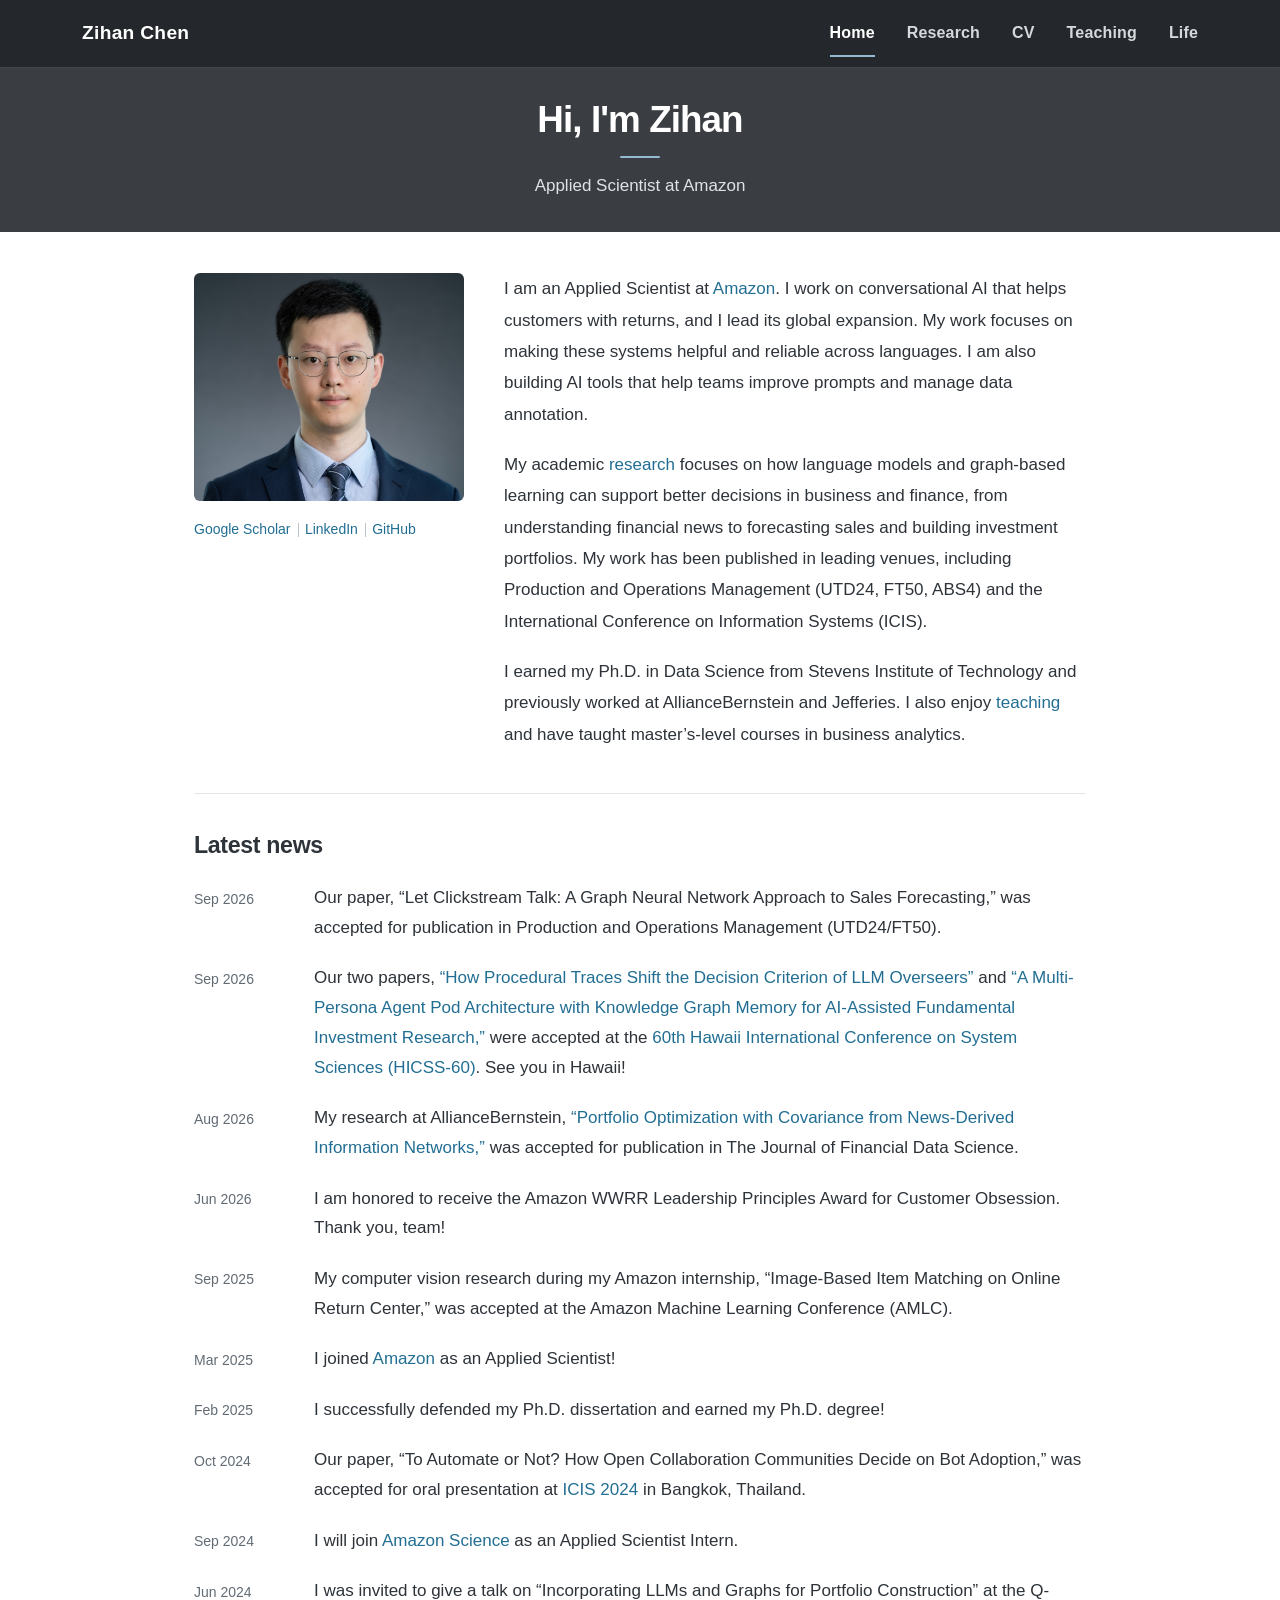
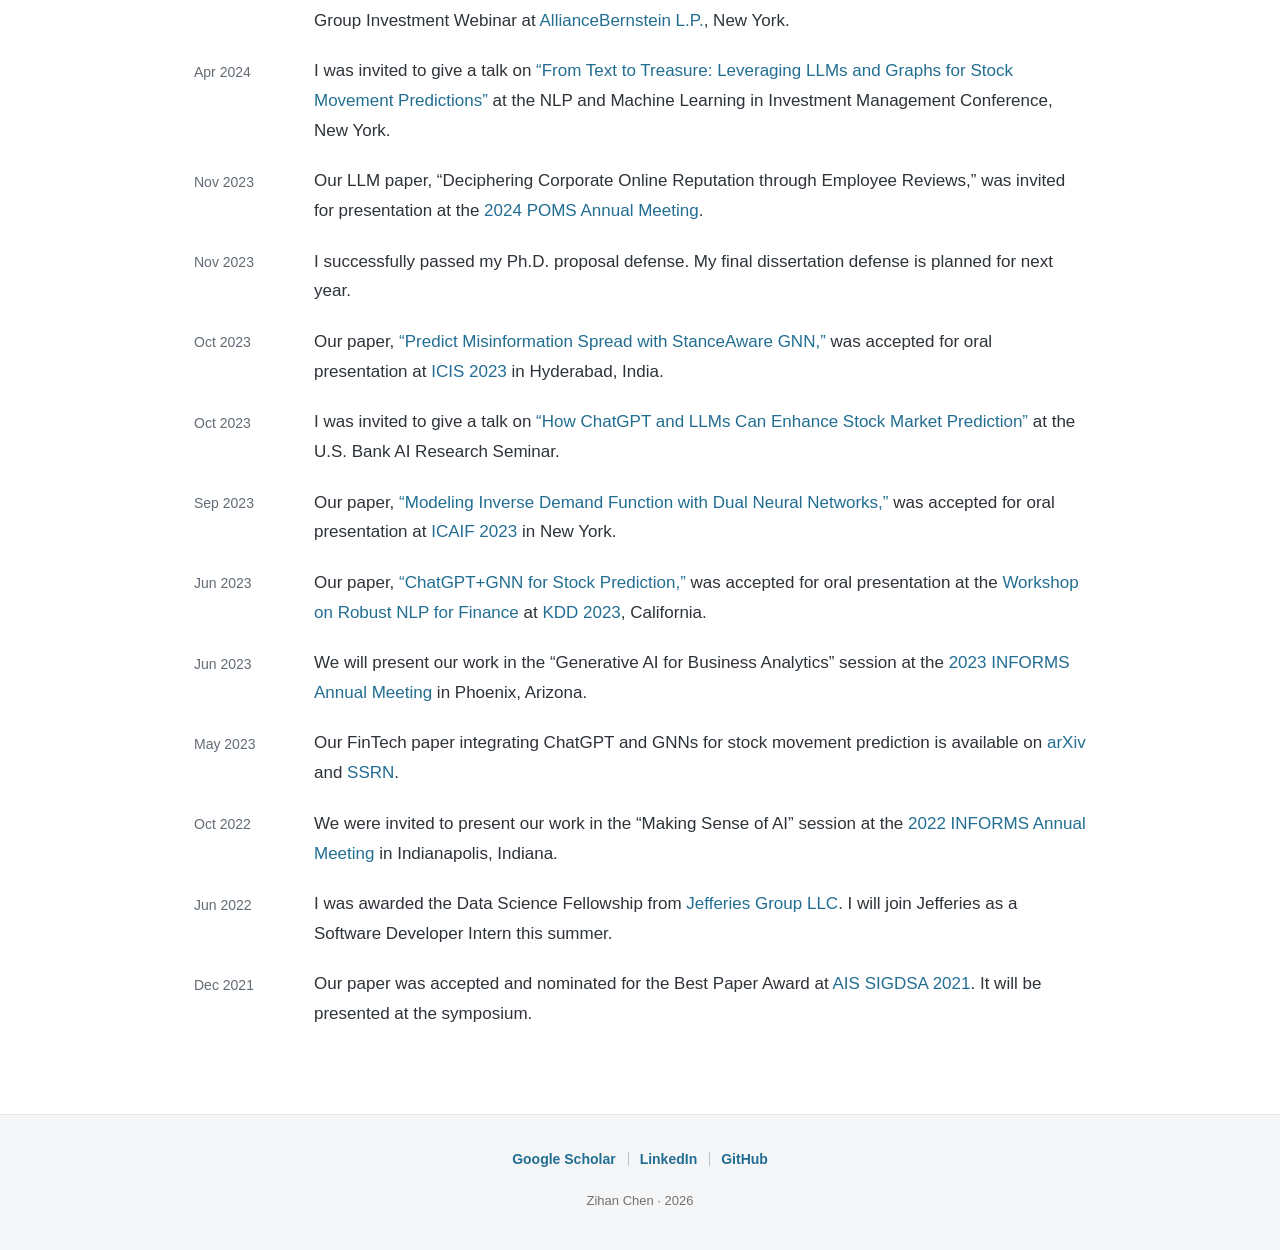
==== commit 71803d73: "Remove Clickstream paper link from Latest news" ====
--- a/index.html
+++ b/index.html
@@ -11,5 +11,5 @@
 <p>My academic <a href="research.html">research</a> focuses on how language models and graph-based learning can support better decisions in business and finance, from understanding financial news to forecasting sales and building investment portfolios. My work has been published in leading venues, including Production and Operations Management (UTD24, FT50, ABS4) and the International Conference on Information Systems (ICIS).</p>
 <p>I earned my Ph.D. in Data Science from Stevens Institute of Technology and previously worked at AllianceBernstein and Jefferies. I also enjoy <a href="teaching.html">teaching</a> and have taught master’s-level courses in business analytics.</p>
 </div></section>
-<hr class="section-rule"><section aria-labelledby="news-title"><h2 id="news-title">Latest news</h2><ul class="news"><li><time datetime="2026-09">Sep 2026</time><p>Our paper, <a href="https://journals.sagepub.com/doi/10.1177/10591478261490953">“Let Clickstream Talk: A Graph Neural Network Approach to Sales Forecasting,”</a> was accepted for publication in Production and Operations Management (UTD24/FT50).</p></li><li><time datetime="2026-09">Sep 2026</time><p>Our two papers, <a href="https://arxiv.org/abs/2609.18204">“How Procedural Traces Shift the Decision Criterion of LLM Overseers”</a> and <a href="https://arxiv.org/abs/2605.27864">“A Multi-Persona Agent Pod Architecture with Knowledge Graph Memory for AI-Assisted Fundamental Investment Research,”</a> were accepted at the <a href="https://hicss.hawaii.edu/">60th Hawaii International Conference on System Sciences (HICSS-60)</a>. See you in Hawaii!</p></li><li><time datetime="2026-08">Aug 2026</time><p>My research at AllianceBernstein, <a href="https://www.pm-research.com/content/iijjfds/early/2026/09/12/jfds2026019">“Portfolio Optimization with Covariance from News-Derived Information Networks,”</a> was accepted for publication in The Journal of Financial Data Science.</p></li><li><time datetime="2026-06">Jun 2026</time><p>I am honored to receive the Amazon WWRR Leadership Principles Award for Customer Obsession. Thank you, team!</p></li><li><time datetime="2025-09">Sep 2025</time><p>My computer vision research during my Amazon internship, “Image-Based Item Matching on Online Return Center,” was accepted at the Amazon Machine Learning Conference (AMLC).</p></li><li><time datetime="2025-03">Mar 2025</time><p>I joined <a href="https://www.amazon.science/">Amazon</a> as an Applied Scientist!</p></li><li><time datetime="2025-02">Feb 2025</time><p>I successfully defended my Ph.D. dissertation and earned my Ph.D. degree!</p></li><li><time datetime="2024-10">Oct 2024</time><p>Our paper, “To Automate or Not? How Open Collaboration Communities Decide on Bot Adoption,” was accepted for oral presentation at <a href="https://icis2024.aisconferences.org/">ICIS 2024</a> in Bangkok, Thailand.</p></li><li><time datetime="2024-09">Sep 2024</time><p>I will join <a href="https://www.amazon.science/">Amazon Science</a> as an Applied Scientist Intern.</p></li><li><time datetime="2024-06">Jun 2024</time><p>I was invited to give a talk on “Incorporating LLMs and Graphs for Portfolio Construction” at the Q-Group Investment Webinar at <a href="https://www.alliancebernstein.com/corporate/en/home.html">AllianceBernstein L.P.</a>, New York.</p></li><li><time datetime="2024-04">Apr 2024</time><p>I was invited to give a talk on <a href="https://drive.google.com/file/d/1M6MWvCd4Vv_Q51h64jBCVJiDxF_VnkLY/view">“From Text to Treasure: Leveraging LLMs and Graphs for Stock Movement Predictions”</a> at the NLP and Machine Learning in Investment Management Conference, New York.</p></li><li><time datetime="2023-11">Nov 2023</time><p>Our LLM paper, “Deciphering Corporate Online Reputation through Employee Reviews,” was invited for presentation at the <a href="https://pomsmeetings.org/conf-2024/">2024 POMS Annual Meeting</a>.</p></li><li><time datetime="2023-11">Nov 2023</time><p>I successfully passed my Ph.D. proposal defense. My final dissertation defense is planned for next year.</p></li><li><time datetime="2023-10">Oct 2023</time><p>Our paper, <a href="https://arxiv.org/abs/2310.02568">“Predict Misinformation Spread with StanceAware GNN,”</a> was accepted for oral presentation at <a href="https://icis2023.aisconferences.org/">ICIS 2023</a> in Hyderabad, India.</p></li><li><time datetime="2023-10">Oct 2023</time><p>I was invited to give a talk on <a href="https://drive.google.com/file/d/1uIQv7CwUyk_yu17SIji4YoYeXMIPOHfO/view?usp=sharing">“How ChatGPT and LLMs Can Enhance Stock Market Prediction”</a> at the U.S. Bank AI Research Seminar.</p></li><li><time datetime="2023-09">Sep 2023</time><p>Our paper, <a href="https://arxiv.org/abs/2307.14322">“Modeling Inverse Demand Function with Dual Neural Networks,”</a> was accepted for oral presentation at <a href="https://ai-finance.org/">ICAIF 2023</a> in New York.</p></li><li><time datetime="2023-06">Jun 2023</time><p>Our paper, <a href="https://arxiv.org/abs/2306.03763">“ChatGPT+GNN for Stock Prediction,”</a> was accepted for oral presentation at the <a href="https://robustfin.github.io/2023/schedule">Workshop on Robust NLP for Finance</a> at <a href="https://kdd.org/kdd2023/">KDD 2023</a>, California.</p></li><li><time datetime="2023-06">Jun 2023</time><p>We will present our work in the “Generative AI for Business Analytics” session at the <a href="https://meetings.informs.org/wordpress/phoenix2023/">2023 INFORMS Annual Meeting</a> in Phoenix, Arizona.</p></li><li><time datetime="2023-05">May 2023</time><p>Our FinTech paper integrating ChatGPT and GNNs for stock movement prediction is available on <a href="https://arxiv.org/abs/2306.03763">arXiv</a> and <a href="https://papers.ssrn.com/sol3/papers.cfm?abstract_id=4464002">SSRN</a>.</p></li><li><time datetime="2022-10">Oct 2022</time><p>We were invited to present our work in the “Making Sense of AI” session at the <a href="https://meetings.informs.org/wordpress/indianapolis2022/">2022 INFORMS Annual Meeting</a> in Indianapolis, Indiana.</p></li><li><time datetime="2022-06">Jun 2022</time><p>I was awarded the Data Science Fellowship from <a href="https://www.jefferies.com/">Jefferies Group LLC</a>. I will join Jefferies as a Software Developer Intern this summer.</p></li><li><time datetime="2021-12">Dec 2021</time><p>Our paper was accepted and nominated for the Best Paper Award at <a href="https://communities.aisnet.org/sigdsa/home">AIS SIGDSA 2021</a>. It will be presented at the symposium.</p></li></ul></section></main>
+<hr class="section-rule"><section aria-labelledby="news-title"><h2 id="news-title">Latest news</h2><ul class="news"><li><time datetime="2026-09">Sep 2026</time><p>Our paper, “Let Clickstream Talk: A Graph Neural Network Approach to Sales Forecasting,” was accepted for publication in Production and Operations Management (UTD24/FT50).</p></li><li><time datetime="2026-09">Sep 2026</time><p>Our two papers, <a href="https://arxiv.org/abs/2609.18204">“How Procedural Traces Shift the Decision Criterion of LLM Overseers”</a> and <a href="https://arxiv.org/abs/2605.27864">“A Multi-Persona Agent Pod Architecture with Knowledge Graph Memory for AI-Assisted Fundamental Investment Research,”</a> were accepted at the <a href="https://hicss.hawaii.edu/">60th Hawaii International Conference on System Sciences (HICSS-60)</a>. See you in Hawaii!</p></li><li><time datetime="2026-08">Aug 2026</time><p>My research at AllianceBernstein, <a href="https://www.pm-research.com/content/iijjfds/early/2026/09/12/jfds2026019">“Portfolio Optimization with Covariance from News-Derived Information Networks,”</a> was accepted for publication in The Journal of Financial Data Science.</p></li><li><time datetime="2026-06">Jun 2026</time><p>I am honored to receive the Amazon WWRR Leadership Principles Award for Customer Obsession. Thank you, team!</p></li><li><time datetime="2025-09">Sep 2025</time><p>My computer vision research during my Amazon internship, “Image-Based Item Matching on Online Return Center,” was accepted at the Amazon Machine Learning Conference (AMLC).</p></li><li><time datetime="2025-03">Mar 2025</time><p>I joined <a href="https://www.amazon.science/">Amazon</a> as an Applied Scientist!</p></li><li><time datetime="2025-02">Feb 2025</time><p>I successfully defended my Ph.D. dissertation and earned my Ph.D. degree!</p></li><li><time datetime="2024-10">Oct 2024</time><p>Our paper, “To Automate or Not? How Open Collaboration Communities Decide on Bot Adoption,” was accepted for oral presentation at <a href="https://icis2024.aisconferences.org/">ICIS 2024</a> in Bangkok, Thailand.</p></li><li><time datetime="2024-09">Sep 2024</time><p>I will join <a href="https://www.amazon.science/">Amazon Science</a> as an Applied Scientist Intern.</p></li><li><time datetime="2024-06">Jun 2024</time><p>I was invited to give a talk on “Incorporating LLMs and Graphs for Portfolio Construction” at the Q-Group Investment Webinar at <a href="https://www.alliancebernstein.com/corporate/en/home.html">AllianceBernstein L.P.</a>, New York.</p></li><li><time datetime="2024-04">Apr 2024</time><p>I was invited to give a talk on <a href="https://drive.google.com/file/d/1M6MWvCd4Vv_Q51h64jBCVJiDxF_VnkLY/view">“From Text to Treasure: Leveraging LLMs and Graphs for Stock Movement Predictions”</a> at the NLP and Machine Learning in Investment Management Conference, New York.</p></li><li><time datetime="2023-11">Nov 2023</time><p>Our LLM paper, “Deciphering Corporate Online Reputation through Employee Reviews,” was invited for presentation at the <a href="https://pomsmeetings.org/conf-2024/">2024 POMS Annual Meeting</a>.</p></li><li><time datetime="2023-11">Nov 2023</time><p>I successfully passed my Ph.D. proposal defense. My final dissertation defense is planned for next year.</p></li><li><time datetime="2023-10">Oct 2023</time><p>Our paper, <a href="https://arxiv.org/abs/2310.02568">“Predict Misinformation Spread with StanceAware GNN,”</a> was accepted for oral presentation at <a href="https://icis2023.aisconferences.org/">ICIS 2023</a> in Hyderabad, India.</p></li><li><time datetime="2023-10">Oct 2023</time><p>I was invited to give a talk on <a href="https://drive.google.com/file/d/1uIQv7CwUyk_yu17SIji4YoYeXMIPOHfO/view?usp=sharing">“How ChatGPT and LLMs Can Enhance Stock Market Prediction”</a> at the U.S. Bank AI Research Seminar.</p></li><li><time datetime="2023-09">Sep 2023</time><p>Our paper, <a href="https://arxiv.org/abs/2307.14322">“Modeling Inverse Demand Function with Dual Neural Networks,”</a> was accepted for oral presentation at <a href="https://ai-finance.org/">ICAIF 2023</a> in New York.</p></li><li><time datetime="2023-06">Jun 2023</time><p>Our paper, <a href="https://arxiv.org/abs/2306.03763">“ChatGPT+GNN for Stock Prediction,”</a> was accepted for oral presentation at the <a href="https://robustfin.github.io/2023/schedule">Workshop on Robust NLP for Finance</a> at <a href="https://kdd.org/kdd2023/">KDD 2023</a>, California.</p></li><li><time datetime="2023-06">Jun 2023</time><p>We will present our work in the “Generative AI for Business Analytics” session at the <a href="https://meetings.informs.org/wordpress/phoenix2023/">2023 INFORMS Annual Meeting</a> in Phoenix, Arizona.</p></li><li><time datetime="2023-05">May 2023</time><p>Our FinTech paper integrating ChatGPT and GNNs for stock movement prediction is available on <a href="https://arxiv.org/abs/2306.03763">arXiv</a> and <a href="https://papers.ssrn.com/sol3/papers.cfm?abstract_id=4464002">SSRN</a>.</p></li><li><time datetime="2022-10">Oct 2022</time><p>We were invited to present our work in the “Making Sense of AI” session at the <a href="https://meetings.informs.org/wordpress/indianapolis2022/">2022 INFORMS Annual Meeting</a> in Indianapolis, Indiana.</p></li><li><time datetime="2022-06">Jun 2022</time><p>I was awarded the Data Science Fellowship from <a href="https://www.jefferies.com/">Jefferies Group LLC</a>. I will join Jefferies as a Software Developer Intern this summer.</p></li><li><time datetime="2021-12">Dec 2021</time><p>Our paper was accepted and nominated for the Best Paper Award at <a href="https://communities.aisnet.org/sigdsa/home">AIS SIGDSA 2021</a>. It will be presented at the symposium.</p></li></ul></section></main>
 <footer><ul class="footer-links"><li><a href="https://scholar.google.com/citations?user=8UTvpjwAAAAJ&amp;hl=en">Google Scholar</a></li><li><a href="https://www.linkedin.com/in/zihan-nick-chen/">LinkedIn</a></li><li><a href="https://github.com/ZihanChen1995">GitHub</a></li></ul><p>Zihan Chen · 2026</p></footer></body></html>
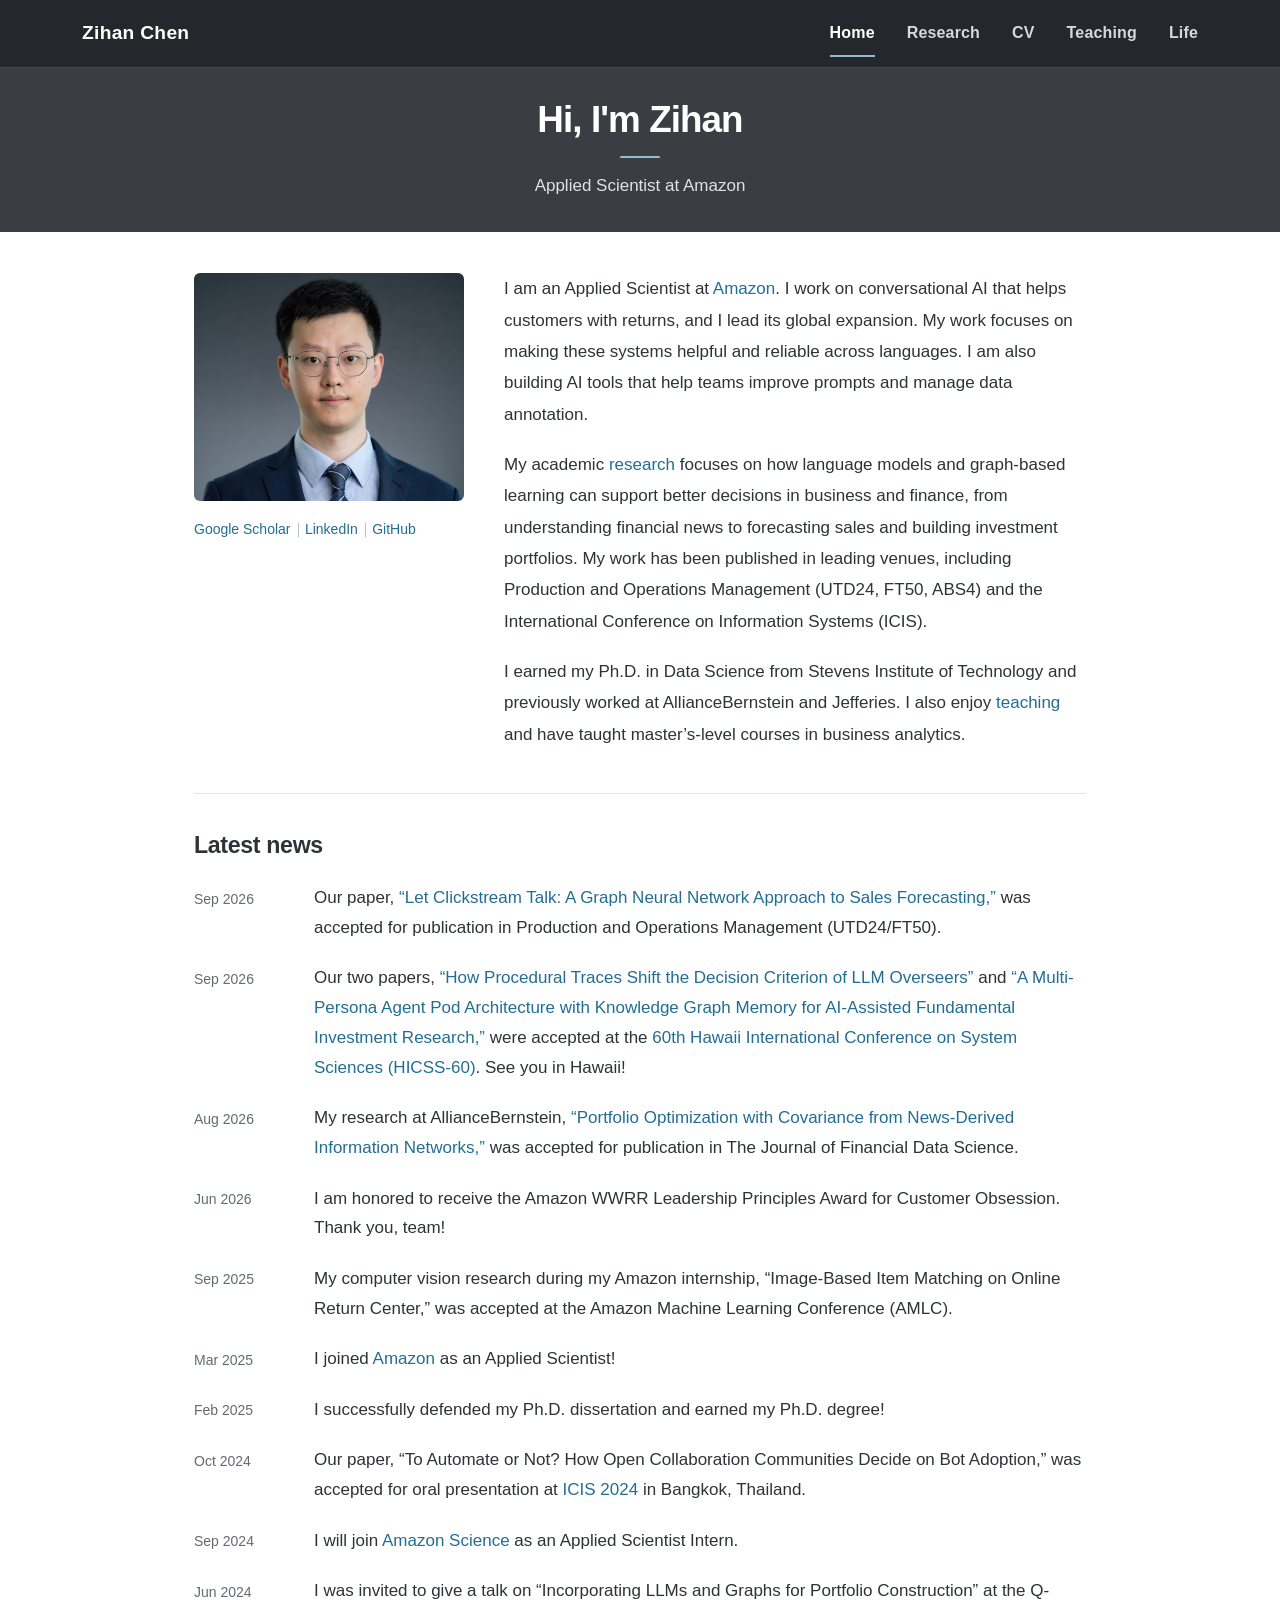
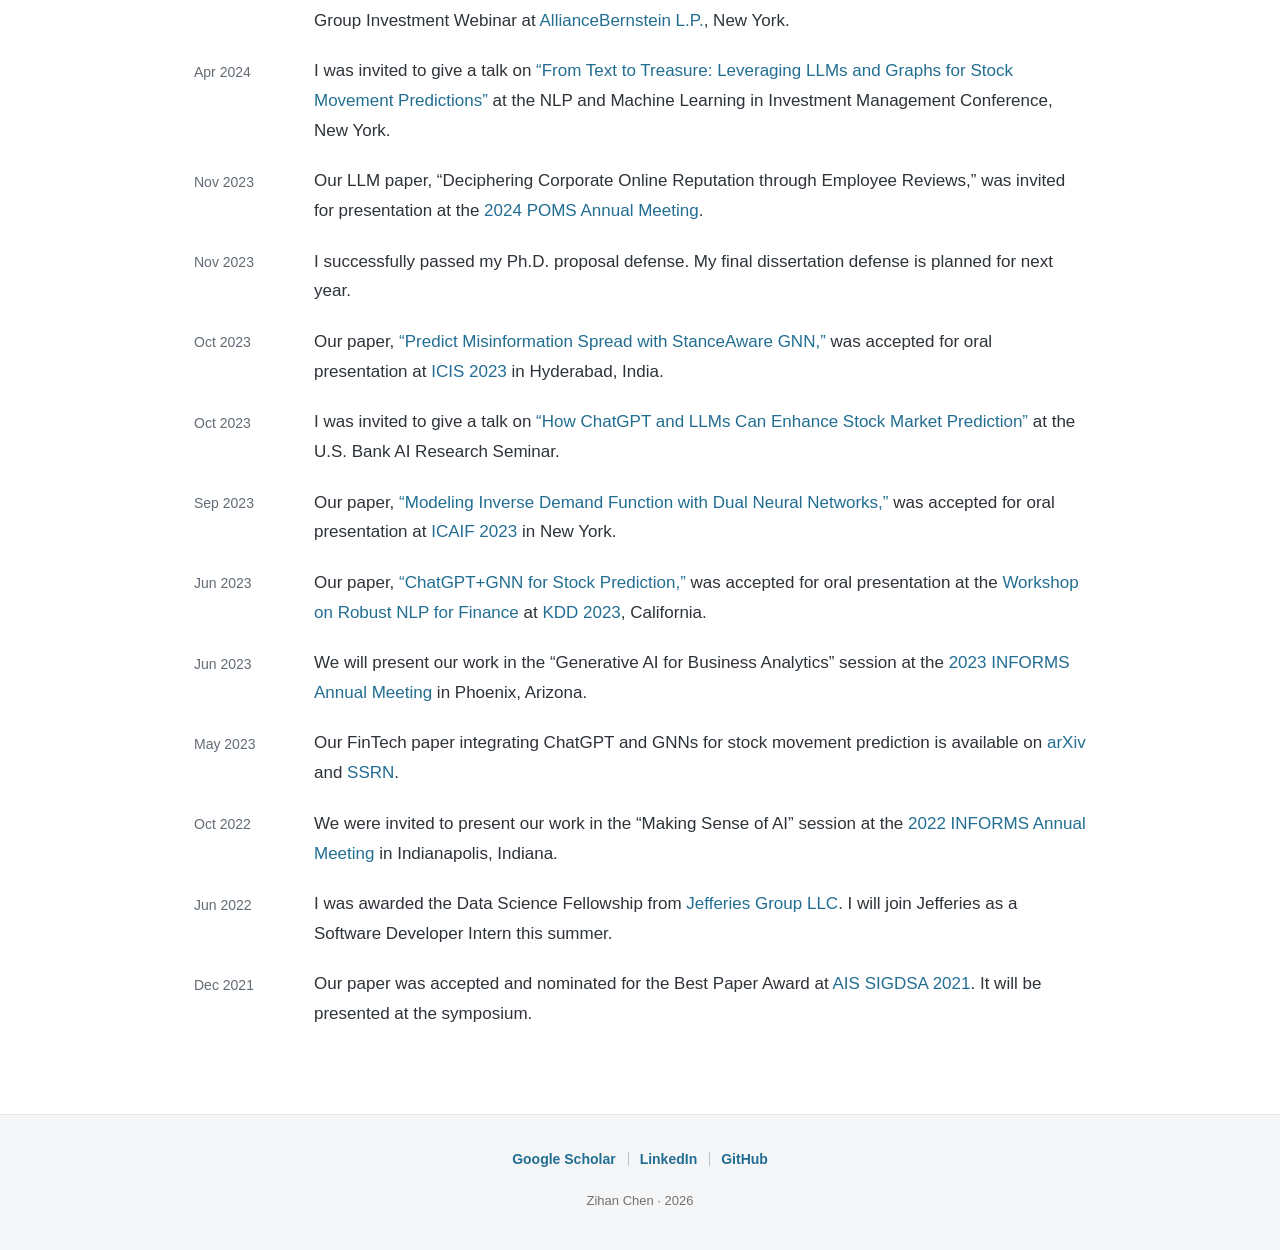
==== commit c3c5cc59: "Link Clickstream paper to SAGE and add author accepted manuscript" ====
--- a/index.html
+++ b/index.html
@@ -11,5 +11,5 @@
 <p>My academic <a href="research.html">research</a> focuses on how language models and graph-based learning can support better decisions in business and finance, from understanding financial news to forecasting sales and building investment portfolios. My work has been published in leading venues, including Production and Operations Management (UTD24, FT50, ABS4) and the International Conference on Information Systems (ICIS).</p>
 <p>I earned my Ph.D. in Data Science from Stevens Institute of Technology and previously worked at AllianceBernstein and Jefferies. I also enjoy <a href="teaching.html">teaching</a> and have taught master’s-level courses in business analytics.</p>
 </div></section>
-<hr class="section-rule"><section aria-labelledby="news-title"><h2 id="news-title">Latest news</h2><ul class="news"><li><time datetime="2026-09">Sep 2026</time><p>Our paper, “Let Clickstream Talk: A Graph Neural Network Approach to Sales Forecasting,” was accepted for publication in Production and Operations Management (UTD24/FT50).</p></li><li><time datetime="2026-09">Sep 2026</time><p>Our two papers, <a href="https://arxiv.org/abs/2609.18204">“How Procedural Traces Shift the Decision Criterion of LLM Overseers”</a> and <a href="https://arxiv.org/abs/2605.27864">“A Multi-Persona Agent Pod Architecture with Knowledge Graph Memory for AI-Assisted Fundamental Investment Research,”</a> were accepted at the <a href="https://hicss.hawaii.edu/">60th Hawaii International Conference on System Sciences (HICSS-60)</a>. See you in Hawaii!</p></li><li><time datetime="2026-08">Aug 2026</time><p>My research at AllianceBernstein, <a href="https://www.pm-research.com/content/iijjfds/early/2026/09/12/jfds2026019">“Portfolio Optimization with Covariance from News-Derived Information Networks,”</a> was accepted for publication in The Journal of Financial Data Science.</p></li><li><time datetime="2026-06">Jun 2026</time><p>I am honored to receive the Amazon WWRR Leadership Principles Award for Customer Obsession. Thank you, team!</p></li><li><time datetime="2025-09">Sep 2025</time><p>My computer vision research during my Amazon internship, “Image-Based Item Matching on Online Return Center,” was accepted at the Amazon Machine Learning Conference (AMLC).</p></li><li><time datetime="2025-03">Mar 2025</time><p>I joined <a href="https://www.amazon.science/">Amazon</a> as an Applied Scientist!</p></li><li><time datetime="2025-02">Feb 2025</time><p>I successfully defended my Ph.D. dissertation and earned my Ph.D. degree!</p></li><li><time datetime="2024-10">Oct 2024</time><p>Our paper, “To Automate or Not? How Open Collaboration Communities Decide on Bot Adoption,” was accepted for oral presentation at <a href="https://icis2024.aisconferences.org/">ICIS 2024</a> in Bangkok, Thailand.</p></li><li><time datetime="2024-09">Sep 2024</time><p>I will join <a href="https://www.amazon.science/">Amazon Science</a> as an Applied Scientist Intern.</p></li><li><time datetime="2024-06">Jun 2024</time><p>I was invited to give a talk on “Incorporating LLMs and Graphs for Portfolio Construction” at the Q-Group Investment Webinar at <a href="https://www.alliancebernstein.com/corporate/en/home.html">AllianceBernstein L.P.</a>, New York.</p></li><li><time datetime="2024-04">Apr 2024</time><p>I was invited to give a talk on <a href="https://drive.google.com/file/d/1M6MWvCd4Vv_Q51h64jBCVJiDxF_VnkLY/view">“From Text to Treasure: Leveraging LLMs and Graphs for Stock Movement Predictions”</a> at the NLP and Machine Learning in Investment Management Conference, New York.</p></li><li><time datetime="2023-11">Nov 2023</time><p>Our LLM paper, “Deciphering Corporate Online Reputation through Employee Reviews,” was invited for presentation at the <a href="https://pomsmeetings.org/conf-2024/">2024 POMS Annual Meeting</a>.</p></li><li><time datetime="2023-11">Nov 2023</time><p>I successfully passed my Ph.D. proposal defense. My final dissertation defense is planned for next year.</p></li><li><time datetime="2023-10">Oct 2023</time><p>Our paper, <a href="https://arxiv.org/abs/2310.02568">“Predict Misinformation Spread with StanceAware GNN,”</a> was accepted for oral presentation at <a href="https://icis2023.aisconferences.org/">ICIS 2023</a> in Hyderabad, India.</p></li><li><time datetime="2023-10">Oct 2023</time><p>I was invited to give a talk on <a href="https://drive.google.com/file/d/1uIQv7CwUyk_yu17SIji4YoYeXMIPOHfO/view?usp=sharing">“How ChatGPT and LLMs Can Enhance Stock Market Prediction”</a> at the U.S. Bank AI Research Seminar.</p></li><li><time datetime="2023-09">Sep 2023</time><p>Our paper, <a href="https://arxiv.org/abs/2307.14322">“Modeling Inverse Demand Function with Dual Neural Networks,”</a> was accepted for oral presentation at <a href="https://ai-finance.org/">ICAIF 2023</a> in New York.</p></li><li><time datetime="2023-06">Jun 2023</time><p>Our paper, <a href="https://arxiv.org/abs/2306.03763">“ChatGPT+GNN for Stock Prediction,”</a> was accepted for oral presentation at the <a href="https://robustfin.github.io/2023/schedule">Workshop on Robust NLP for Finance</a> at <a href="https://kdd.org/kdd2023/">KDD 2023</a>, California.</p></li><li><time datetime="2023-06">Jun 2023</time><p>We will present our work in the “Generative AI for Business Analytics” session at the <a href="https://meetings.informs.org/wordpress/phoenix2023/">2023 INFORMS Annual Meeting</a> in Phoenix, Arizona.</p></li><li><time datetime="2023-05">May 2023</time><p>Our FinTech paper integrating ChatGPT and GNNs for stock movement prediction is available on <a href="https://arxiv.org/abs/2306.03763">arXiv</a> and <a href="https://papers.ssrn.com/sol3/papers.cfm?abstract_id=4464002">SSRN</a>.</p></li><li><time datetime="2022-10">Oct 2022</time><p>We were invited to present our work in the “Making Sense of AI” session at the <a href="https://meetings.informs.org/wordpress/indianapolis2022/">2022 INFORMS Annual Meeting</a> in Indianapolis, Indiana.</p></li><li><time datetime="2022-06">Jun 2022</time><p>I was awarded the Data Science Fellowship from <a href="https://www.jefferies.com/">Jefferies Group LLC</a>. I will join Jefferies as a Software Developer Intern this summer.</p></li><li><time datetime="2021-12">Dec 2021</time><p>Our paper was accepted and nominated for the Best Paper Award at <a href="https://communities.aisnet.org/sigdsa/home">AIS SIGDSA 2021</a>. It will be presented at the symposium.</p></li></ul></section></main>
+<hr class="section-rule"><section aria-labelledby="news-title"><h2 id="news-title">Latest news</h2><ul class="news"><li><time datetime="2026-09">Sep 2026</time><p>Our paper, <a href="https://journals.sagepub.com/doi/10.1177/10591478261490953">“Let Clickstream Talk: A Graph Neural Network Approach to Sales Forecasting,”</a> was accepted for publication in Production and Operations Management (UTD24/FT50).</p></li><li><time datetime="2026-09">Sep 2026</time><p>Our two papers, <a href="https://arxiv.org/abs/2609.18204">“How Procedural Traces Shift the Decision Criterion of LLM Overseers”</a> and <a href="https://arxiv.org/abs/2605.27864">“A Multi-Persona Agent Pod Architecture with Knowledge Graph Memory for AI-Assisted Fundamental Investment Research,”</a> were accepted at the <a href="https://hicss.hawaii.edu/">60th Hawaii International Conference on System Sciences (HICSS-60)</a>. See you in Hawaii!</p></li><li><time datetime="2026-08">Aug 2026</time><p>My research at AllianceBernstein, <a href="https://www.pm-research.com/content/iijjfds/early/2026/09/12/jfds2026019">“Portfolio Optimization with Covariance from News-Derived Information Networks,”</a> was accepted for publication in The Journal of Financial Data Science.</p></li><li><time datetime="2026-06">Jun 2026</time><p>I am honored to receive the Amazon WWRR Leadership Principles Award for Customer Obsession. Thank you, team!</p></li><li><time datetime="2025-09">Sep 2025</time><p>My computer vision research during my Amazon internship, “Image-Based Item Matching on Online Return Center,” was accepted at the Amazon Machine Learning Conference (AMLC).</p></li><li><time datetime="2025-03">Mar 2025</time><p>I joined <a href="https://www.amazon.science/">Amazon</a> as an Applied Scientist!</p></li><li><time datetime="2025-02">Feb 2025</time><p>I successfully defended my Ph.D. dissertation and earned my Ph.D. degree!</p></li><li><time datetime="2024-10">Oct 2024</time><p>Our paper, “To Automate or Not? How Open Collaboration Communities Decide on Bot Adoption,” was accepted for oral presentation at <a href="https://icis2024.aisconferences.org/">ICIS 2024</a> in Bangkok, Thailand.</p></li><li><time datetime="2024-09">Sep 2024</time><p>I will join <a href="https://www.amazon.science/">Amazon Science</a> as an Applied Scientist Intern.</p></li><li><time datetime="2024-06">Jun 2024</time><p>I was invited to give a talk on “Incorporating LLMs and Graphs for Portfolio Construction” at the Q-Group Investment Webinar at <a href="https://www.alliancebernstein.com/corporate/en/home.html">AllianceBernstein L.P.</a>, New York.</p></li><li><time datetime="2024-04">Apr 2024</time><p>I was invited to give a talk on <a href="https://drive.google.com/file/d/1M6MWvCd4Vv_Q51h64jBCVJiDxF_VnkLY/view">“From Text to Treasure: Leveraging LLMs and Graphs for Stock Movement Predictions”</a> at the NLP and Machine Learning in Investment Management Conference, New York.</p></li><li><time datetime="2023-11">Nov 2023</time><p>Our LLM paper, “Deciphering Corporate Online Reputation through Employee Reviews,” was invited for presentation at the <a href="https://pomsmeetings.org/conf-2024/">2024 POMS Annual Meeting</a>.</p></li><li><time datetime="2023-11">Nov 2023</time><p>I successfully passed my Ph.D. proposal defense. My final dissertation defense is planned for next year.</p></li><li><time datetime="2023-10">Oct 2023</time><p>Our paper, <a href="https://arxiv.org/abs/2310.02568">“Predict Misinformation Spread with StanceAware GNN,”</a> was accepted for oral presentation at <a href="https://icis2023.aisconferences.org/">ICIS 2023</a> in Hyderabad, India.</p></li><li><time datetime="2023-10">Oct 2023</time><p>I was invited to give a talk on <a href="https://drive.google.com/file/d/1uIQv7CwUyk_yu17SIji4YoYeXMIPOHfO/view?usp=sharing">“How ChatGPT and LLMs Can Enhance Stock Market Prediction”</a> at the U.S. Bank AI Research Seminar.</p></li><li><time datetime="2023-09">Sep 2023</time><p>Our paper, <a href="https://arxiv.org/abs/2307.14322">“Modeling Inverse Demand Function with Dual Neural Networks,”</a> was accepted for oral presentation at <a href="https://ai-finance.org/">ICAIF 2023</a> in New York.</p></li><li><time datetime="2023-06">Jun 2023</time><p>Our paper, <a href="https://arxiv.org/abs/2306.03763">“ChatGPT+GNN for Stock Prediction,”</a> was accepted for oral presentation at the <a href="https://robustfin.github.io/2023/schedule">Workshop on Robust NLP for Finance</a> at <a href="https://kdd.org/kdd2023/">KDD 2023</a>, California.</p></li><li><time datetime="2023-06">Jun 2023</time><p>We will present our work in the “Generative AI for Business Analytics” session at the <a href="https://meetings.informs.org/wordpress/phoenix2023/">2023 INFORMS Annual Meeting</a> in Phoenix, Arizona.</p></li><li><time datetime="2023-05">May 2023</time><p>Our FinTech paper integrating ChatGPT and GNNs for stock movement prediction is available on <a href="https://arxiv.org/abs/2306.03763">arXiv</a> and <a href="https://papers.ssrn.com/sol3/papers.cfm?abstract_id=4464002">SSRN</a>.</p></li><li><time datetime="2022-10">Oct 2022</time><p>We were invited to present our work in the “Making Sense of AI” session at the <a href="https://meetings.informs.org/wordpress/indianapolis2022/">2022 INFORMS Annual Meeting</a> in Indianapolis, Indiana.</p></li><li><time datetime="2022-06">Jun 2022</time><p>I was awarded the Data Science Fellowship from <a href="https://www.jefferies.com/">Jefferies Group LLC</a>. I will join Jefferies as a Software Developer Intern this summer.</p></li><li><time datetime="2021-12">Dec 2021</time><p>Our paper was accepted and nominated for the Best Paper Award at <a href="https://communities.aisnet.org/sigdsa/home">AIS SIGDSA 2021</a>. It will be presented at the symposium.</p></li></ul></section></main>
 <footer><ul class="footer-links"><li><a href="https://scholar.google.com/citations?user=8UTvpjwAAAAJ&amp;hl=en">Google Scholar</a></li><li><a href="https://www.linkedin.com/in/zihan-nick-chen/">LinkedIn</a></li><li><a href="https://github.com/ZihanChen1995">GitHub</a></li></ul><p>Zihan Chen · 2026</p></footer></body></html>
